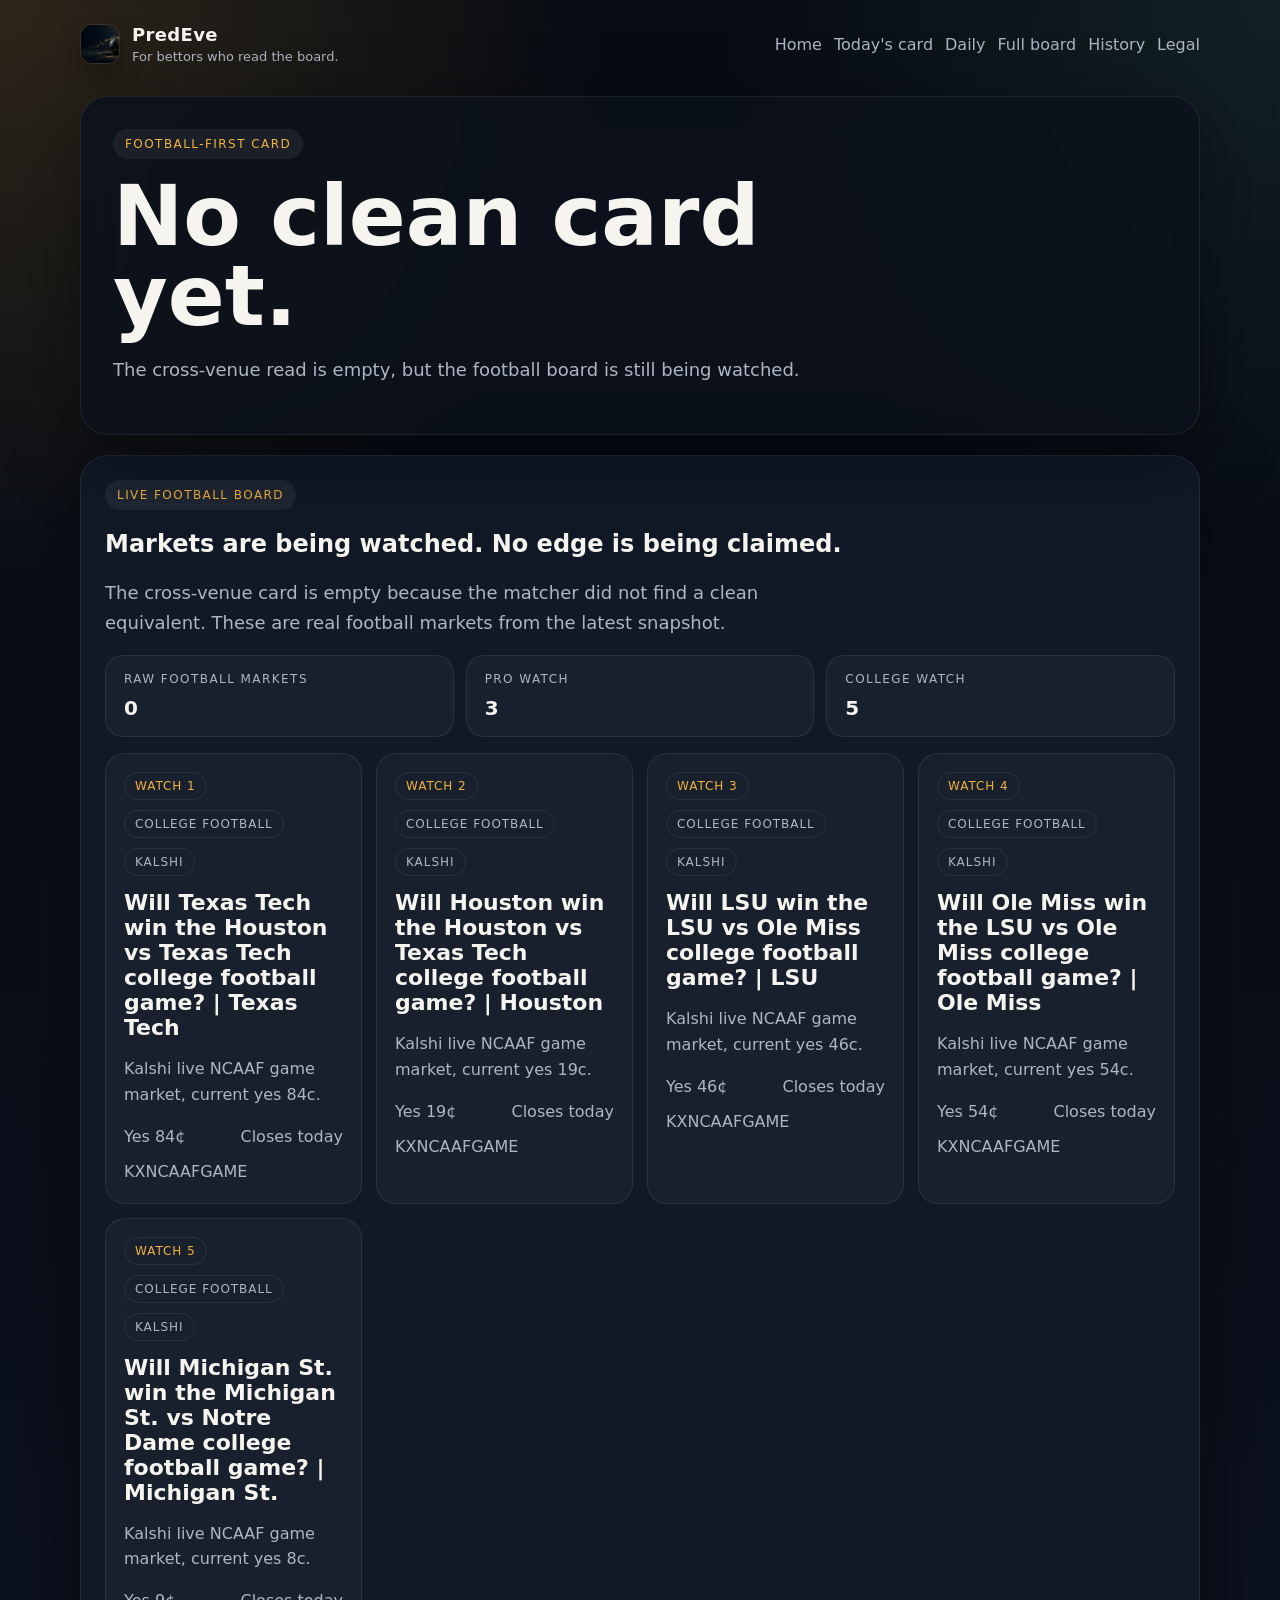
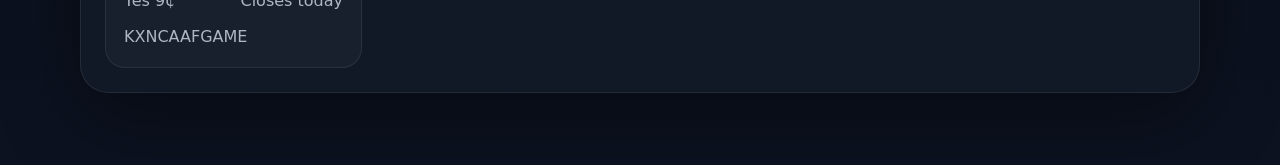
==== index.html @ 14064a3e "Publish production site" ====
<!doctype html>
<html lang="en">
  <head>
    <meta charset="UTF-8" />
    <meta name="viewport" content="width=device-width, initial-scale=1.0" />
    <title>PredEve | Unfair Advantage</title>
    <script type="module" crossorigin src="/assets/entry-BeGI3sAj.js"></script>
    <link rel="stylesheet" crossorigin href="/assets/entry-D8HNHt9D.css">
  </head>
  <body data-page="home">
    <div id="root"></div>
  </body>
</html>
---- assets/entry-D8HNHt9D.css ----
:root{color-scheme:dark;--bg: #070b12;--bg-soft: #0c1220;--panel: rgba(12, 18, 28, .88);--panel-strong: rgba(18, 26, 40, .98);--text: #f6f4ef;--muted: #aeb6c4;--accent: #f3b23c;--accent-2: #6ee7b7;--line: rgba(255, 255, 255, .08);--shadow: 0 24px 80px rgba(0, 0, 0, .42);font-family:Inter,ui-sans-serif,system-ui,sans-serif}*{box-sizing:border-box}html,body,#root{min-height:100%}body{margin:0;color:var(--text);background:radial-gradient(circle at top left,rgba(243,178,60,.16),transparent 28%),radial-gradient(circle at top right,rgba(110,231,183,.1),transparent 26%),linear-gradient(180deg,var(--bg) 0%,var(--bg-soft) 100%)}a{color:inherit;text-decoration:none}.app-shell{min-height:100vh}.topbar{width:min(1120px,calc(100vw - 40px));margin:0 auto;padding:24px 0 8px;display:flex;align-items:center;justify-content:space-between;gap:16px}.brand-wrap{display:flex;align-items:center;gap:12px}.brand-mark{width:40px;height:40px;border-radius:12px;object-fit:cover;border:1px solid var(--line);box-shadow:0 10px 24px #00000040}.brand{font-size:18px;font-weight:700;letter-spacing:.02em}.brand-sub{font-size:13px;color:var(--muted);margin-top:4px}.nav{display:flex;flex-wrap:wrap;gap:12px;color:var(--muted)}.shell{width:min(1120px,calc(100vw - 40px));margin:0 auto;padding:24px 0 72px}.history-shell{display:flex;flex-direction:column;gap:20px}.hero-panel,.info-card,.detail-card,.pricing-card{background:var(--panel);border:1px solid var(--line);box-shadow:var(--shadow);-webkit-backdrop-filter:blur(14px);backdrop-filter:blur(14px)}.hero-panel{padding:32px;border-radius:28px}.hero-panel.narrow{max-width:760px}.history-stage{display:grid;grid-template-columns:minmax(0,1.3fr) minmax(320px,.7fr);gap:20px;align-items:stretch}.history-hero{max-width:none;padding:38px;min-height:100%}.history-hero h1{max-width:9ch}.history-rail{display:grid;gap:14px}.history-rail-card{position:relative;display:flex;flex-direction:column;gap:12px;padding:20px 22px;border-radius:24px;background:linear-gradient(180deg,#0c121cf5,#090d14f0);border:1px solid var(--line);box-shadow:var(--shadow)}.history-rail-card strong{font-size:24px;line-height:1.15}.history-rail-card p{margin:0;color:var(--muted);line-height:1.6}.history-rail-card-accent{border-color:#6ee7b747;background:radial-gradient(circle at top right,rgba(110,231,183,.14),transparent 30%),linear-gradient(180deg,#0c121cf5,#090d14f0)}.history-archive-grid{grid-template-columns:repeat(auto-fit,minmax(260px,1fr))}.history-archive-grid .tracker-card{min-height:100%}.history-note{max-width:760px}.eyebrow{display:inline-block;padding:8px 12px;border-radius:999px;background:#ffffff0f;color:var(--accent);font-size:12px;letter-spacing:.12em;text-transform:uppercase}h1{font-size:clamp(42px,7vw,84px);line-height:.95;margin:18px 0 14px;max-width:12ch}.lede{max-width:66ch;color:var(--muted);font-size:18px;line-height:1.65}.hero-actions{display:flex;gap:14px;flex-wrap:wrap;margin-top:24px}.season-banner{display:inline-flex;align-items:center;margin-top:6px;padding:8px 12px;border-radius:999px;border:1px solid rgba(110,231,183,.24);background:#6ee7b714;color:var(--accent-2);font-size:13px;line-height:1.4}.button{display:inline-flex;align-items:center;justify-content:center;min-height:48px;padding:0 18px;border-radius:999px;border:1px solid var(--line)}.button.primary{background:var(--accent);color:#111;font-weight:700}.button.ghost{background:#ffffff0a}.front-stage{margin-top:20px}.front-card,.detail-card,.pricing-card,.info-card{border-radius:24px;padding:24px}.front-card{background:linear-gradient(180deg,#172030fa,#0c121cfa);border:1px solid rgba(243,178,60,.24);box-shadow:0 28px 90px #00000073;cursor:pointer;position:relative;overflow:hidden}.front-card-top,.front-card-actions{display:flex;align-items:center;justify-content:space-between;gap:16px;flex-wrap:wrap}.front-card h2,.detail-card h2,.pricing-card h2,.info-card h3{margin:18px 0 12px;font-size:28px}.front-card p,.detail-card p,.pricing-card li,.info-card p,.tiny{color:var(--muted);line-height:1.65}.card-kicker{color:var(--accent);font-size:12px;letter-spacing:.14em;text-transform:uppercase}.card-index{color:var(--muted);font-size:13px;border:1px solid var(--line);padding:6px 10px;border-radius:999px}.card-meta{display:flex;flex-wrap:wrap;gap:10px 16px;color:var(--muted);font-size:14px;margin:18px 0}.card-why{color:#d7deea;line-height:1.7;font-size:15px;margin-top:14px;padding:14px 16px;border-radius:18px;border:1px solid rgba(110,231,183,.16);background:#6ee7b70f}.card-timing{margin-top:10px;color:var(--accent-2);font-size:13px;line-height:1.55}.card-close{margin-top:8px;color:#f8d58a;font-size:13px;font-weight:700}.movement-panel{margin-top:20px;background:var(--panel-strong);border:1px solid var(--line);border-radius:28px;padding:24px;box-shadow:var(--shadow)}.movement-panel h3{margin:8px 0 10px;font-size:24px}.movement-grid{display:grid;grid-template-columns:repeat(auto-fit,minmax(220px,1fr));gap:12px;margin-top:16px}.movement-row{border-radius:20px;border:1px solid var(--line);background:#ffffff08;padding:16px 18px}.movement-row-top,.movement-values{display:flex;gap:10px 14px;justify-content:space-between;align-items:center;flex-wrap:wrap}.movement-note{color:var(--muted);font-size:13px;line-height:1.5}.movement-values{margin-top:14px;color:var(--muted)}.movement-values strong{color:var(--text)}.card-cta{color:var(--accent-2);font-weight:700}.card-note{color:var(--muted);font-size:13px}.panel-grid{display:grid;grid-template-columns:repeat(auto-fit,minmax(220px,1fr));gap:16px;margin-top:20px}.pricing-card{max-width:540px}.front-card-buttons{display:flex;gap:12px;flex-wrap:wrap;align-items:center}.share-button{white-space:nowrap}.front-card-cta{display:flex;flex-direction:column;gap:6px}.offer-card{position:relative;overflow:hidden}.offer-card-accent{border:1px solid rgba(110,231,183,.28)}.offer-label{display:inline-flex;align-items:center;padding:6px 10px;border-radius:999px;border:1px solid var(--line);color:var(--accent);font-size:12px;letter-spacing:.08em;text-transform:uppercase}.checkout-hero{display:block;width:100%;max-width:760px;margin:20px 0;border-radius:24px;border:1px solid var(--line);box-shadow:var(--shadow)}.tracker-panel{margin-top:20px;background:var(--panel-strong);border:1px solid var(--line);border-radius:28px;padding:24px;box-shadow:var(--shadow)}.scoreboard-panel{margin-top:20px;background:#121a28eb;border:1px solid var(--line);border-radius:28px;padding:24px;box-shadow:var(--shadow)}.scoreboard-grid{display:grid;grid-template-columns:repeat(auto-fit,minmax(190px,1fr));gap:12px;margin-top:16px}.scoreboard-card{display:flex;flex-direction:column;gap:10px;padding:16px 18px;border-radius:18px;border:1px solid var(--line);background:#ffffff08}.scoreboard-label{color:var(--muted);font-size:12px;letter-spacing:.12em;text-transform:uppercase}.scoreboard-card strong{font-size:20px;line-height:1.2}.tracker-grid{display:grid;grid-template-columns:repeat(auto-fit,minmax(220px,1fr));gap:14px;margin-top:16px}.tracker-card{background:#ffffff08;border:1px solid var(--line);border-radius:20px;padding:18px}.tracker-card h3{margin:14px 0 10px;font-size:22px}.tracker-card p,.tracker-meta{color:var(--muted);line-height:1.6}.history-next{margin-top:14px;padding:14px 16px;border-radius:18px;border:1px solid rgba(243,178,60,.16);background:#f3b23c0f}.history-next-label{display:inline-flex;margin-bottom:8px;color:var(--accent);font-size:12px;letter-spacing:.08em;text-transform:uppercase}.history-next p{margin:0;color:var(--text)}.performance-strip{display:flex;flex-wrap:wrap;gap:8px;margin-top:14px}.performance-strip span{display:inline-flex;align-items:center;padding:6px 10px;border-radius:999px;border:1px solid var(--line);background:#ffffff0a;color:var(--muted);font-size:12px;letter-spacing:.04em;text-transform:uppercase}.tracker-card-top,.tracker-meta{display:flex;gap:10px 14px;flex-wrap:wrap;justify-content:space-between;align-items:center}.tracker-pill{display:inline-flex;align-items:center;padding:6px 10px;border-radius:999px;border:1px solid var(--line);font-size:12px;letter-spacing:.08em;text-transform:uppercase;color:var(--accent)}.tracker-pill.muted{color:var(--muted)}.tracker-actions{margin-top:14px;display:flex;justify-content:flex-start}.methodology-card{max-width:760px;margin-top:20px}.methodology-card h3{margin-top:0}.methodology-card p{color:var(--muted);line-height:1.65}.price{font-size:52px;font-weight:800;color:var(--accent)}.pricing-card ul{padding-left:20px}.legal-card{max-width:760px}@media (max-width: 980px){.history-stage{grid-template-columns:1fr}.history-hero h1{max-width:none}}@media (max-width: 720px){.topbar,.shell{width:min(100vw - 24px,1120px)}.hero-panel{padding:22px;border-radius:20px}.front-card,.detail-card,.pricing-card,.info-card{padding:18px;border-radius:20px}h1{max-width:none}.topbar{flex-direction:column;align-items:flex-start}.history-hero{padding:22px}.history-rail-card{padding:18px;border-radius:20px}}
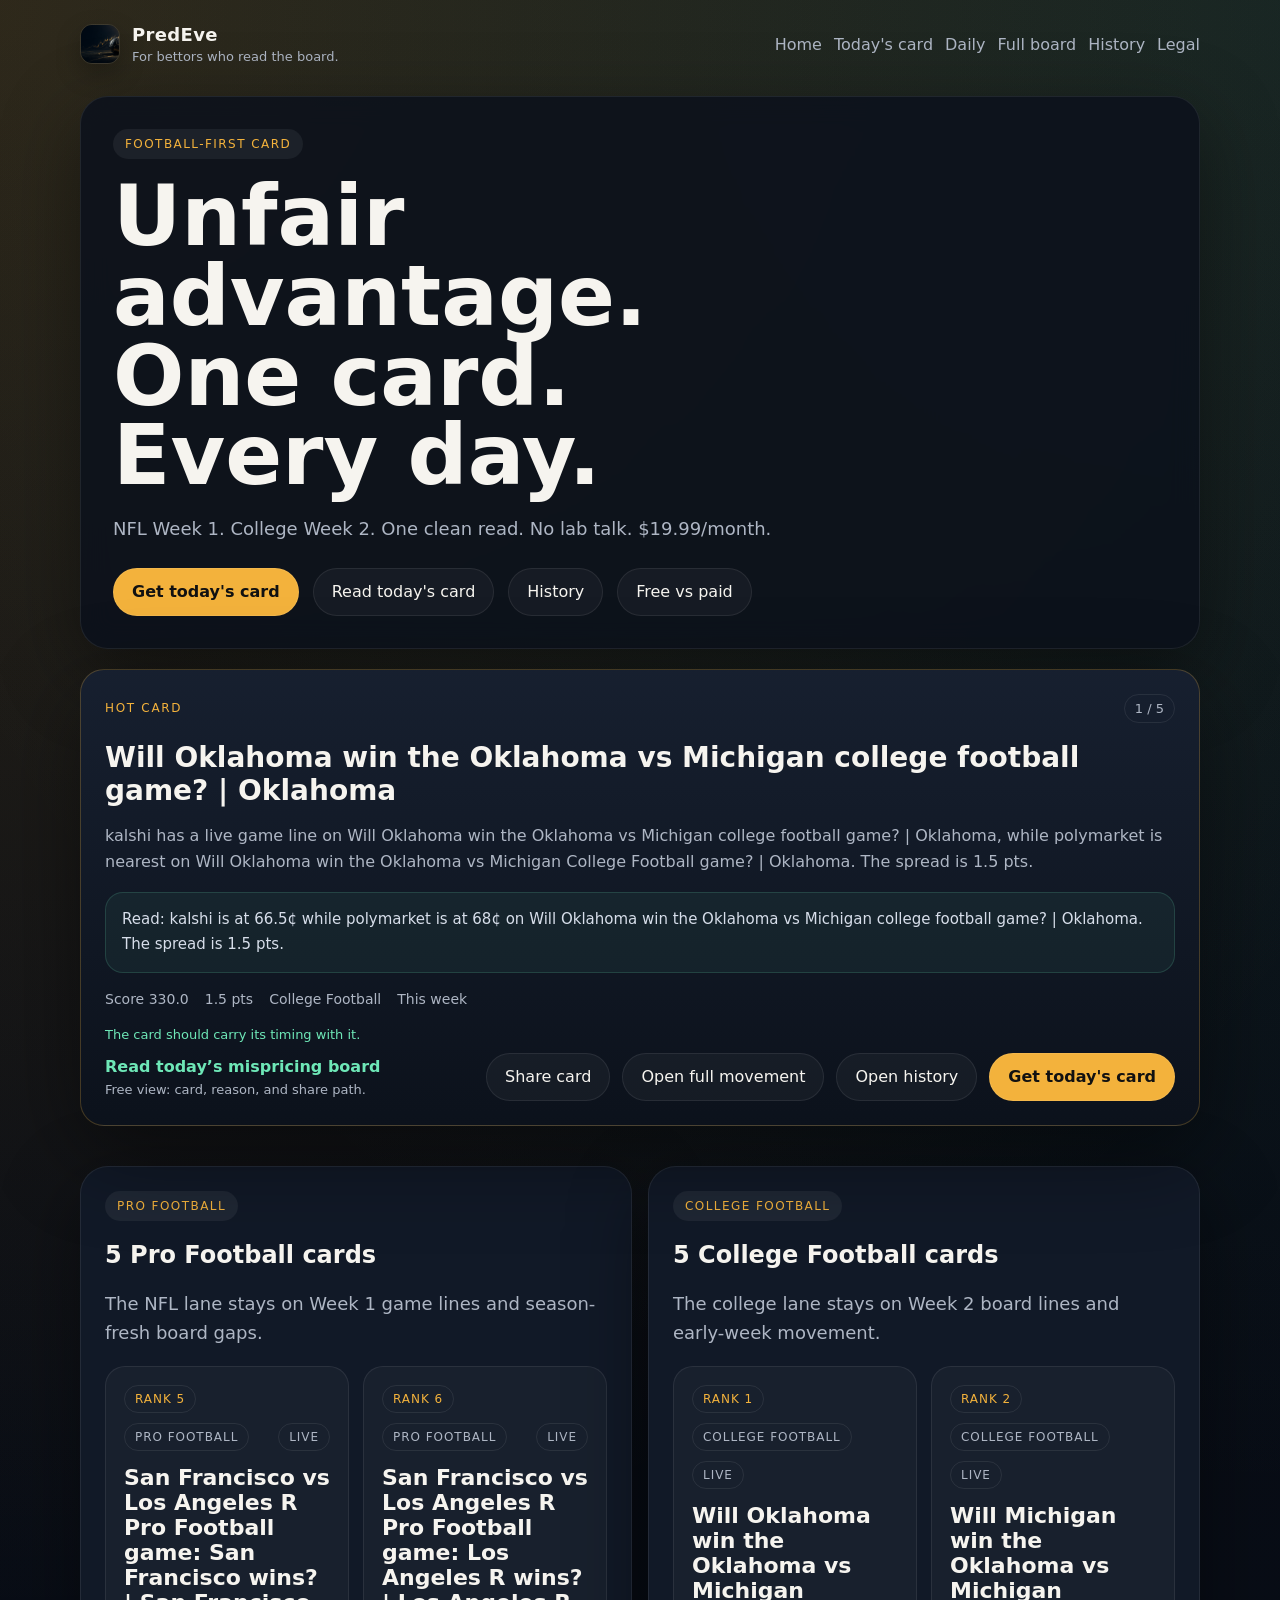
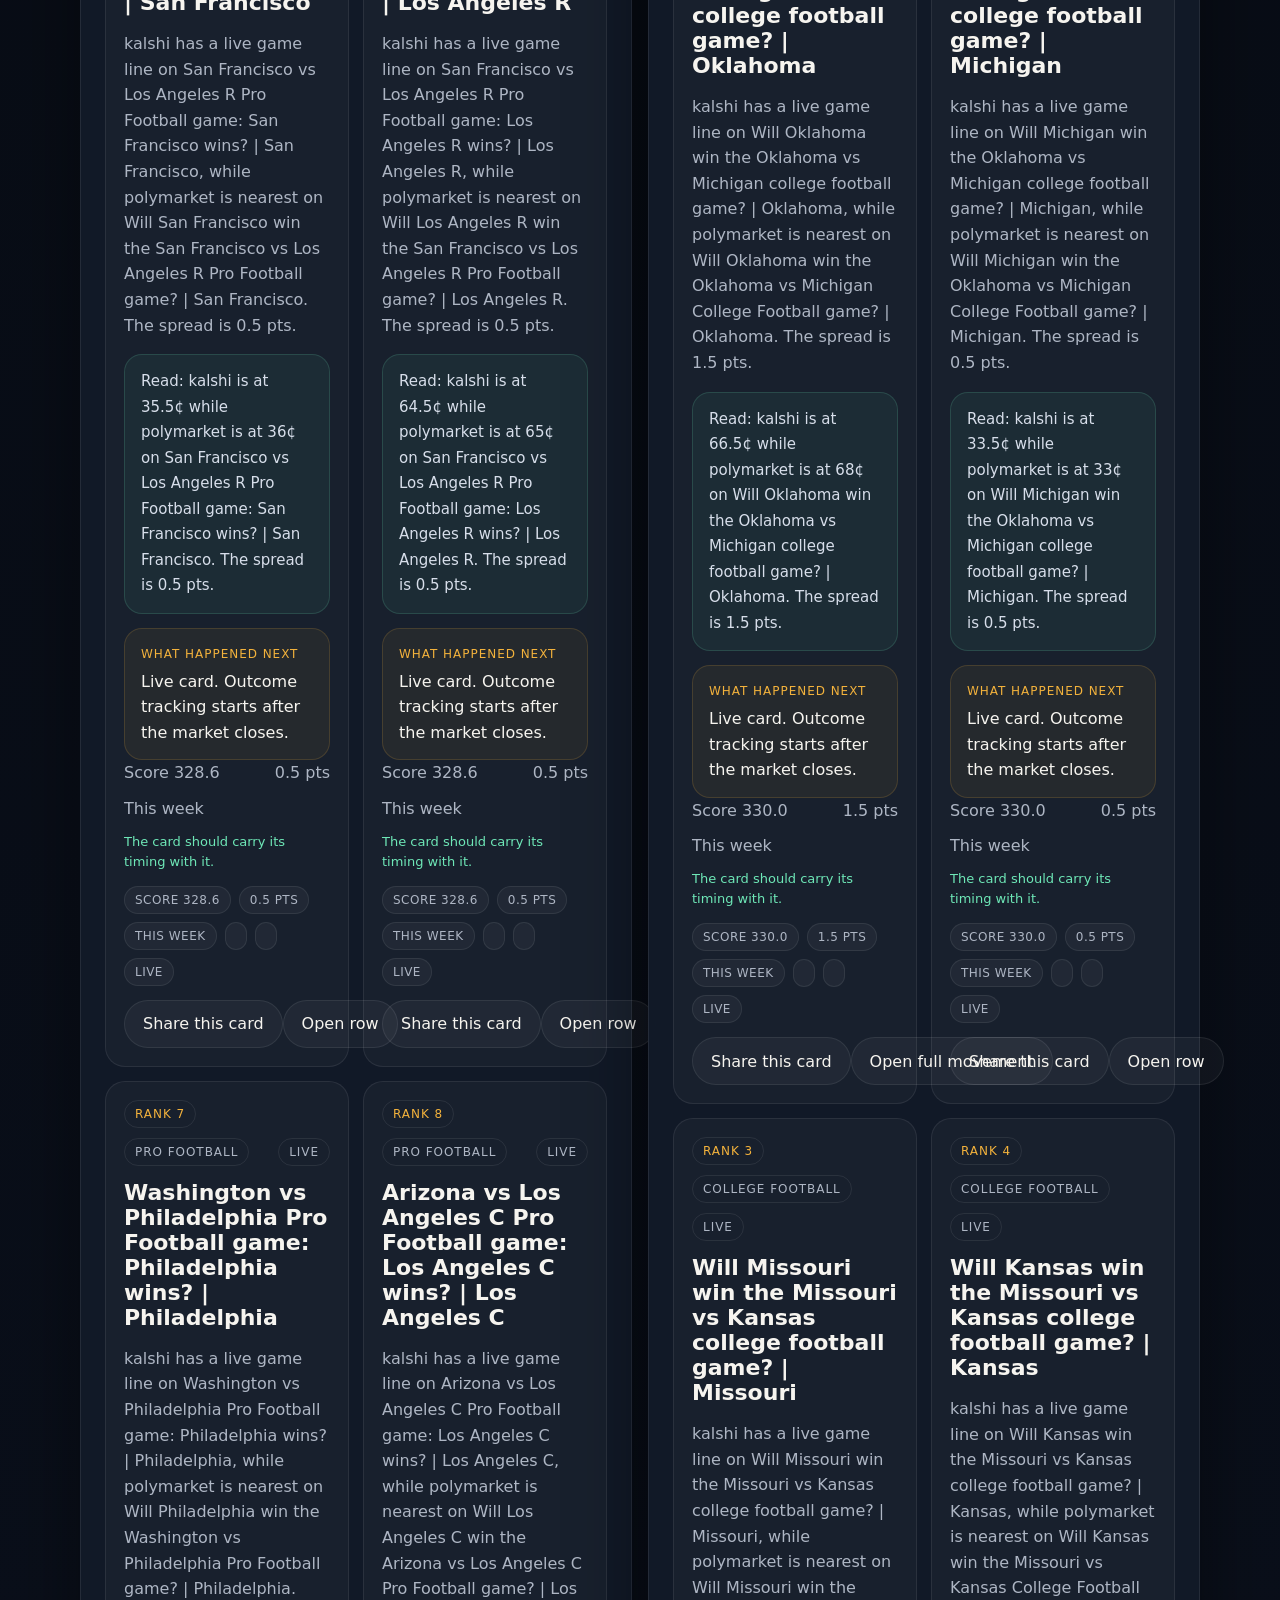
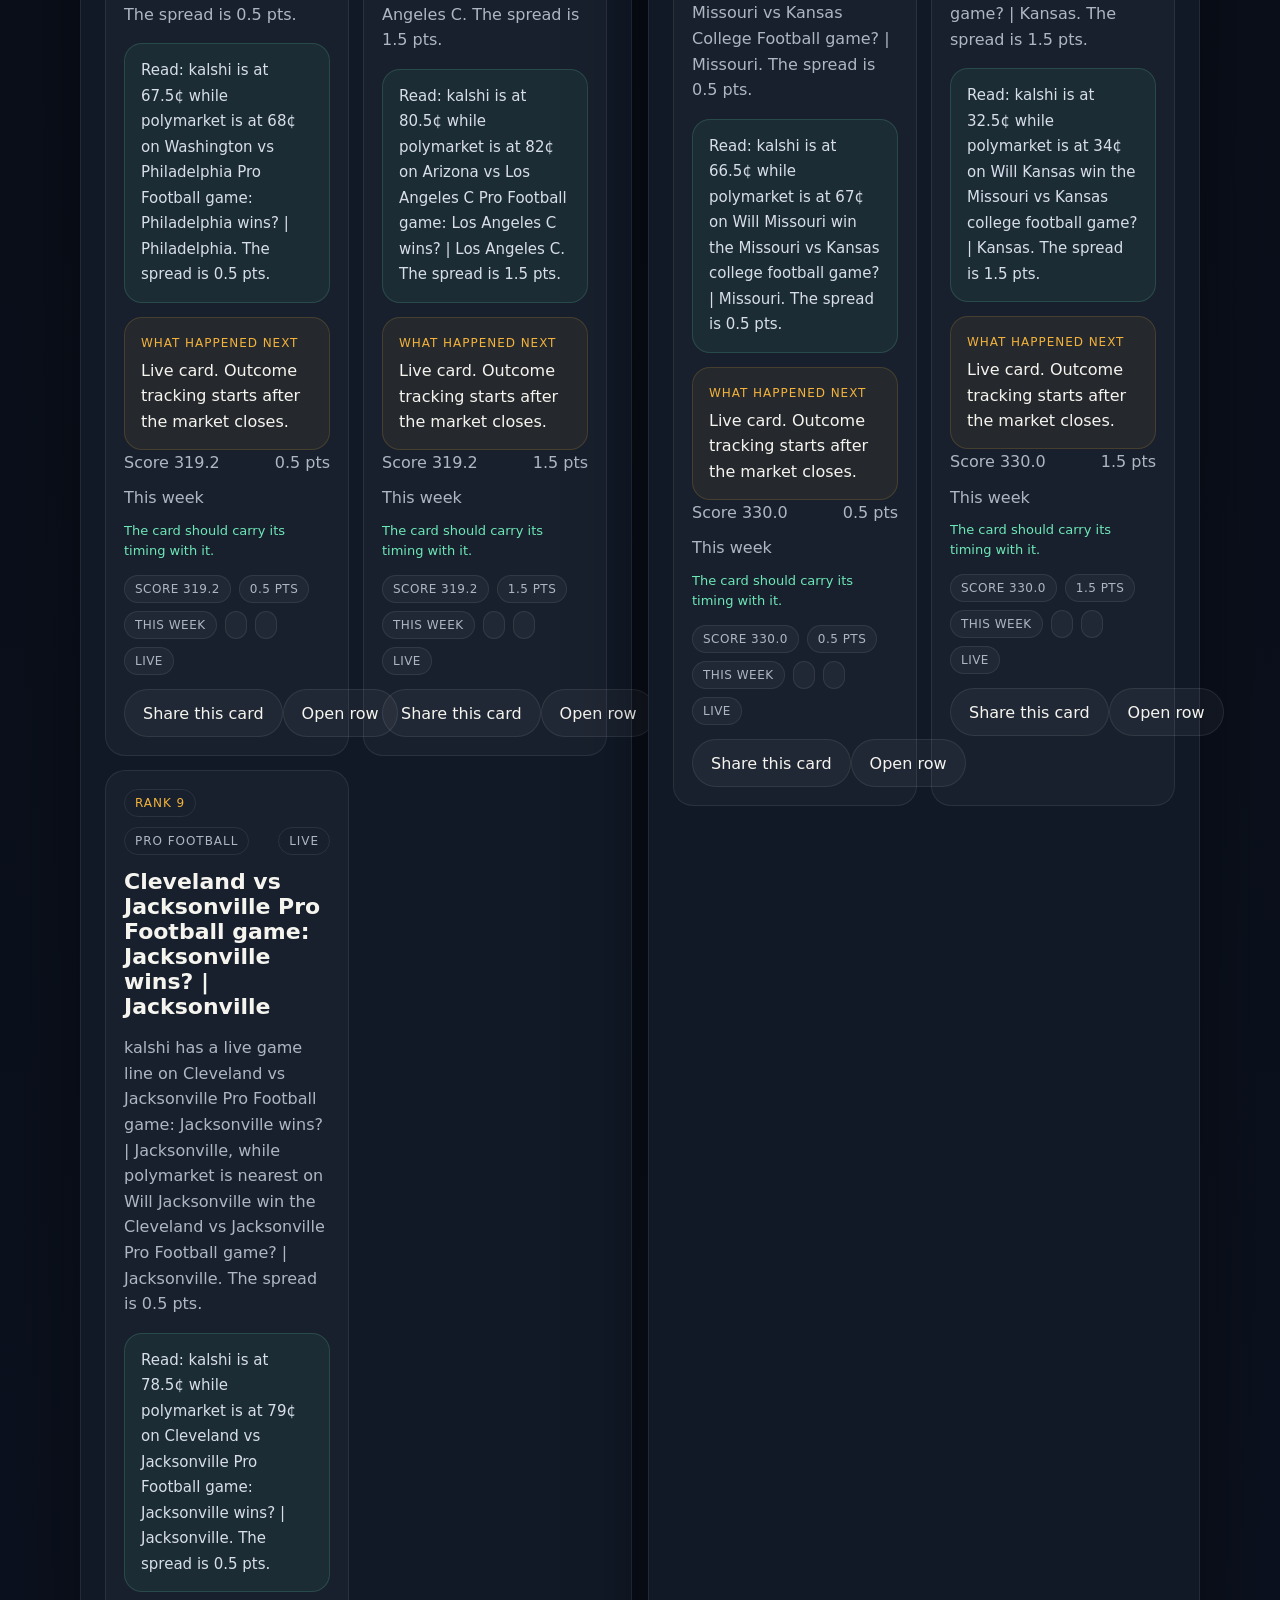
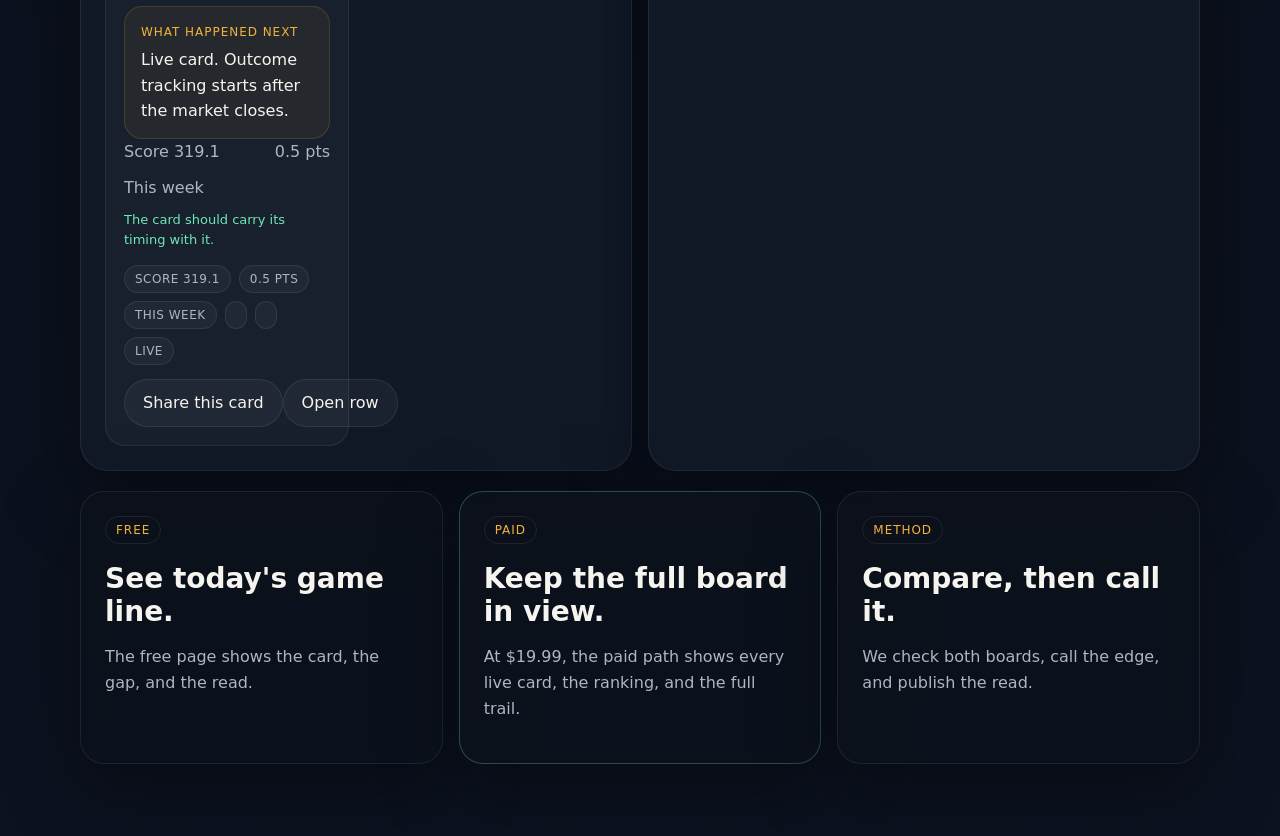
==== commit 83da6b3c: "Publish production site" ====
--- a/index.html
+++ b/index.html
@@ -4,7 +4,7 @@
     <meta charset="UTF-8" />
     <meta name="viewport" content="width=device-width, initial-scale=1.0" />
     <title>PredEve | Unfair Advantage</title>
-    <script type="module" crossorigin src="/assets/entry-BeGI3sAj.js"></script>
+    <script type="module" crossorigin src="/assets/entry-BBb34oVC.js"></script>
     <link rel="stylesheet" crossorigin href="/assets/entry-D8HNHt9D.css">
   </head>
   <body data-page="home">
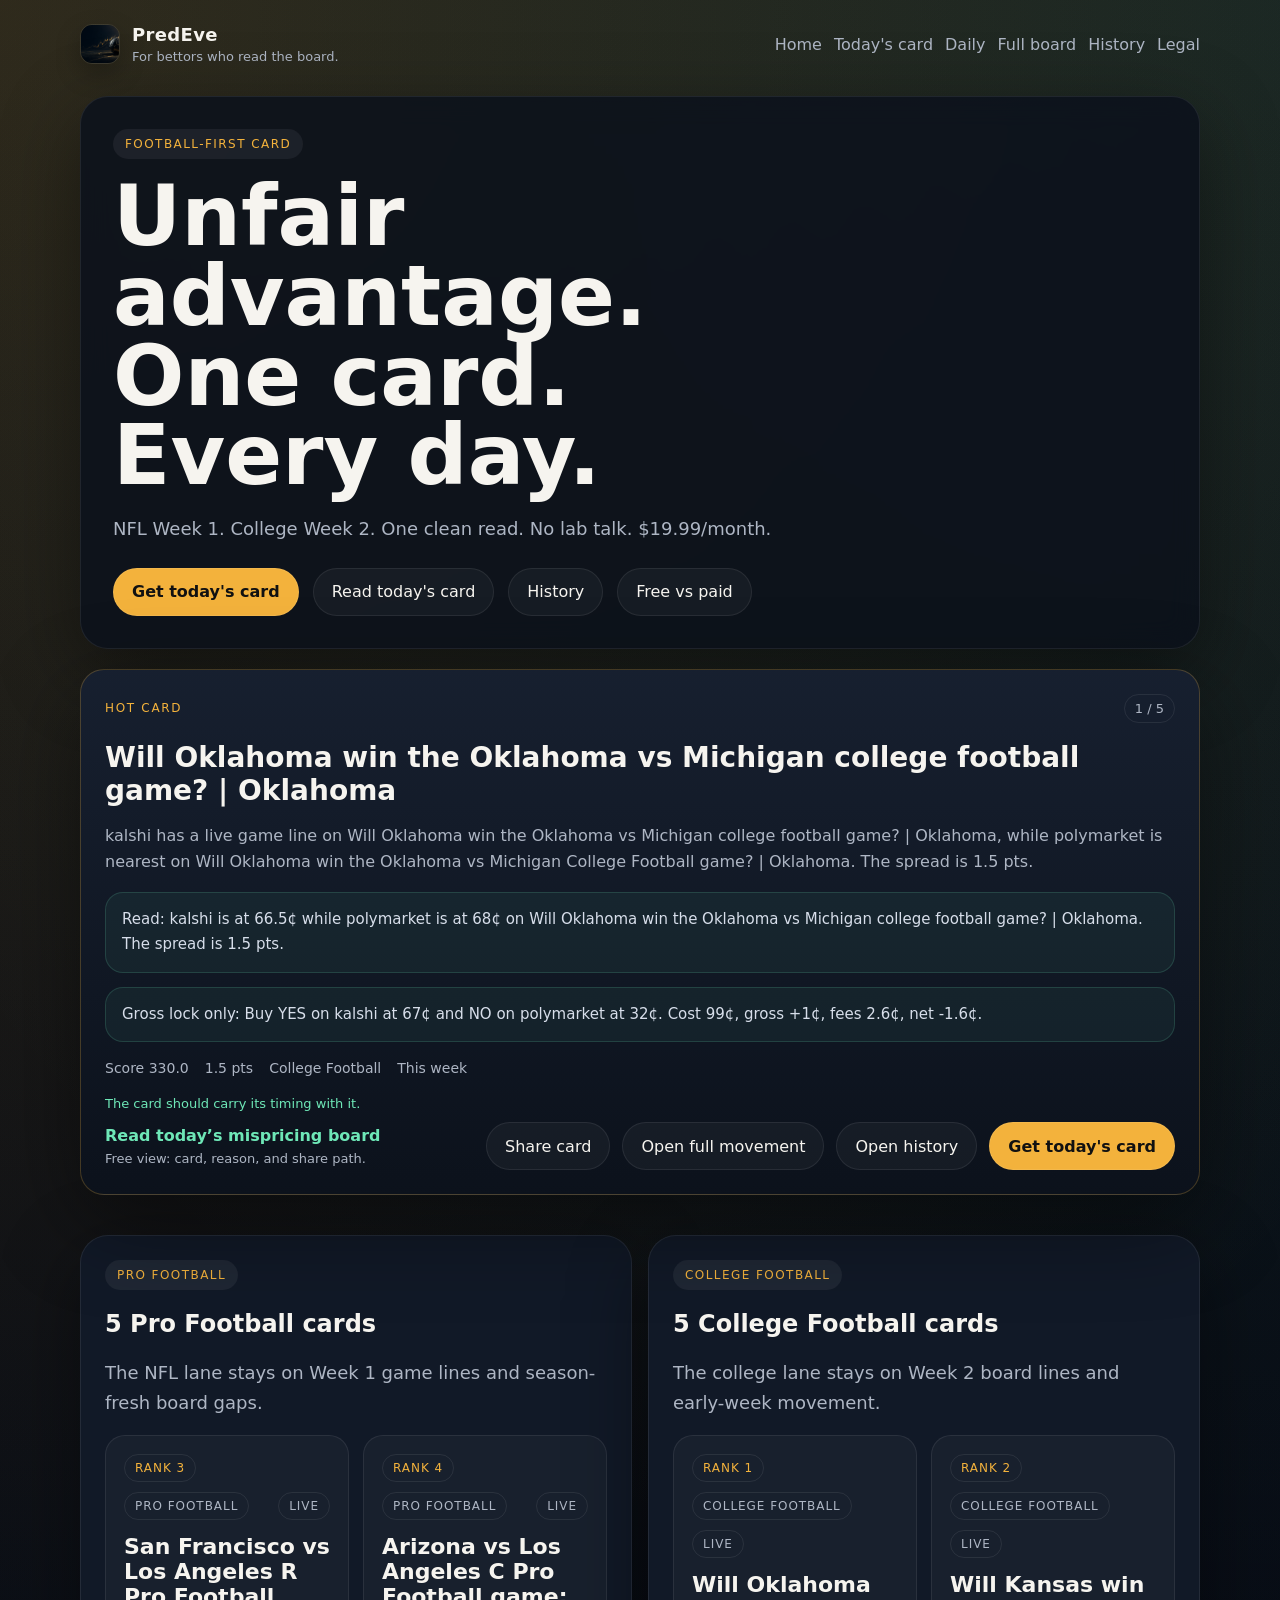
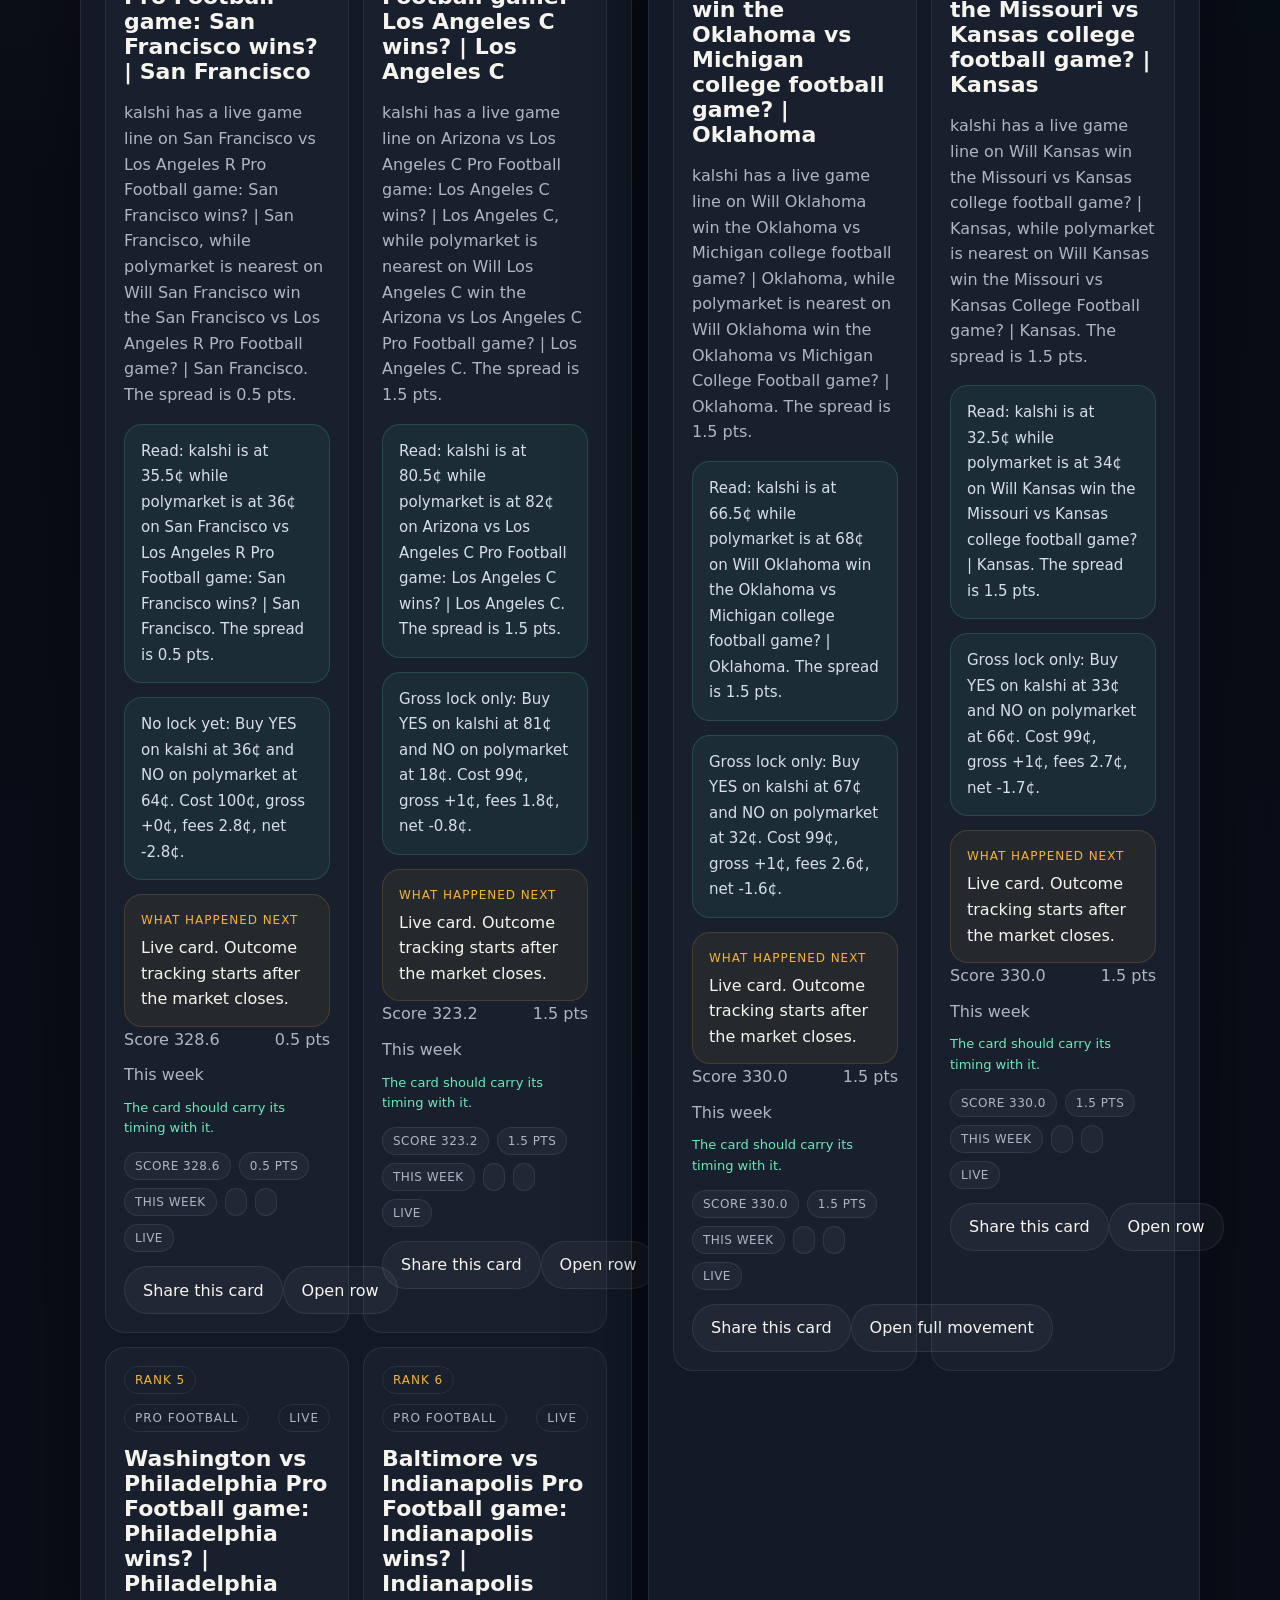
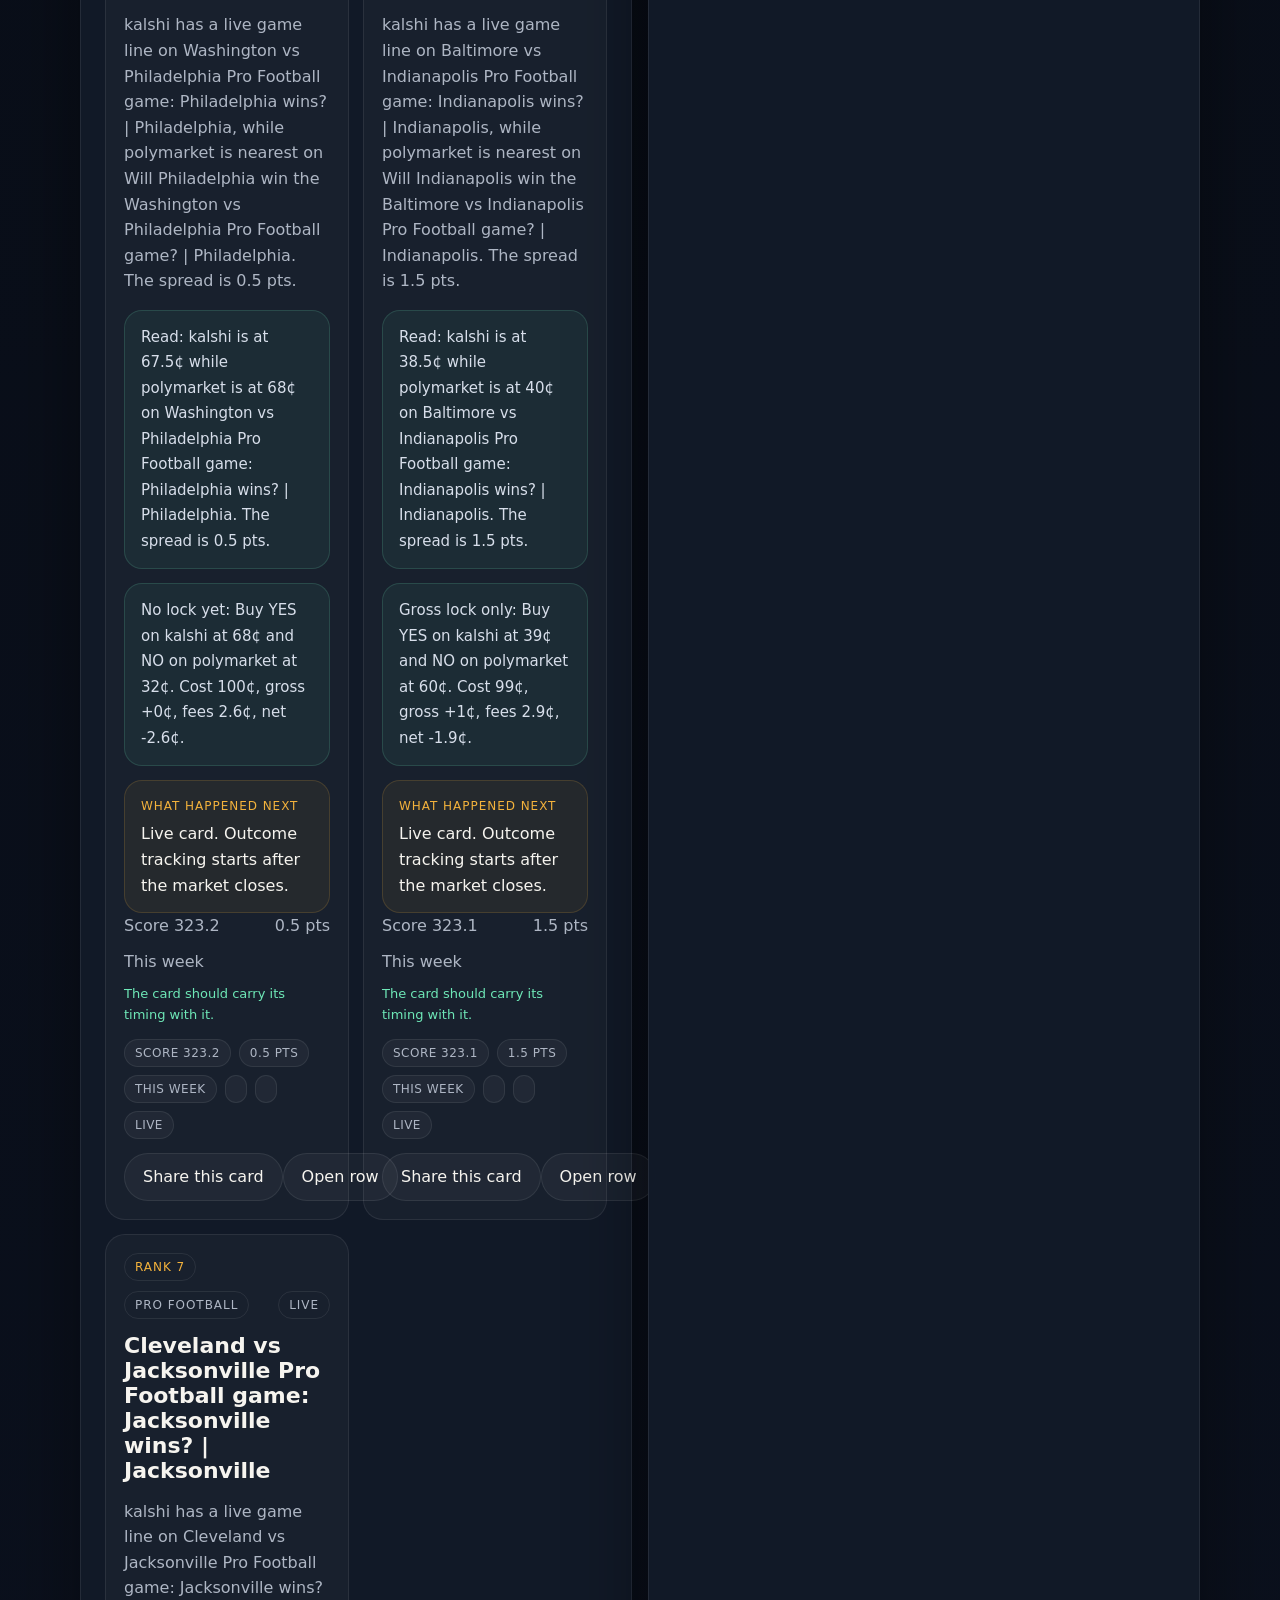
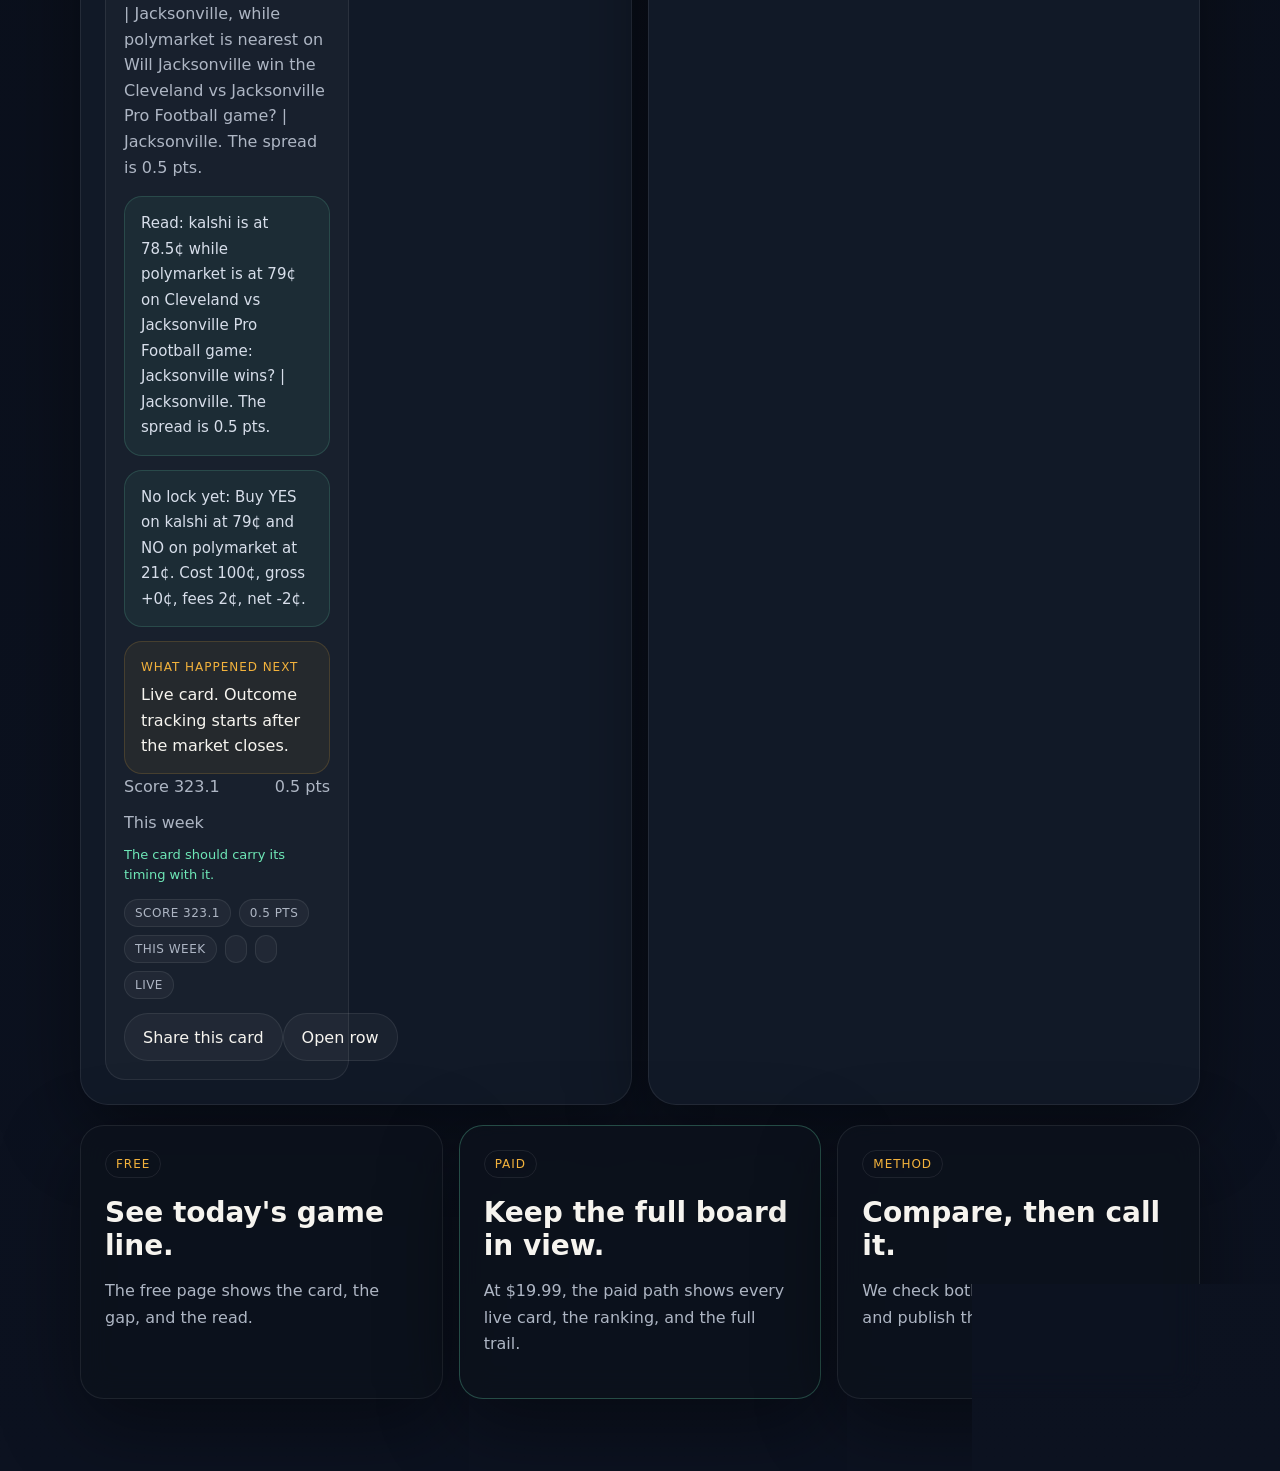
==== commit 961bbf05: "Publish production site" ====
--- a/index.html
+++ b/index.html
@@ -4,7 +4,7 @@
     <meta charset="UTF-8" />
     <meta name="viewport" content="width=device-width, initial-scale=1.0" />
     <title>PredEve | Unfair Advantage</title>
-    <script type="module" crossorigin src="/assets/entry-BBb34oVC.js"></script>
+    <script type="module" crossorigin src="/assets/entry-DALHCHyP.js"></script>
     <link rel="stylesheet" crossorigin href="/assets/entry-D8HNHt9D.css">
   </head>
   <body data-page="home">
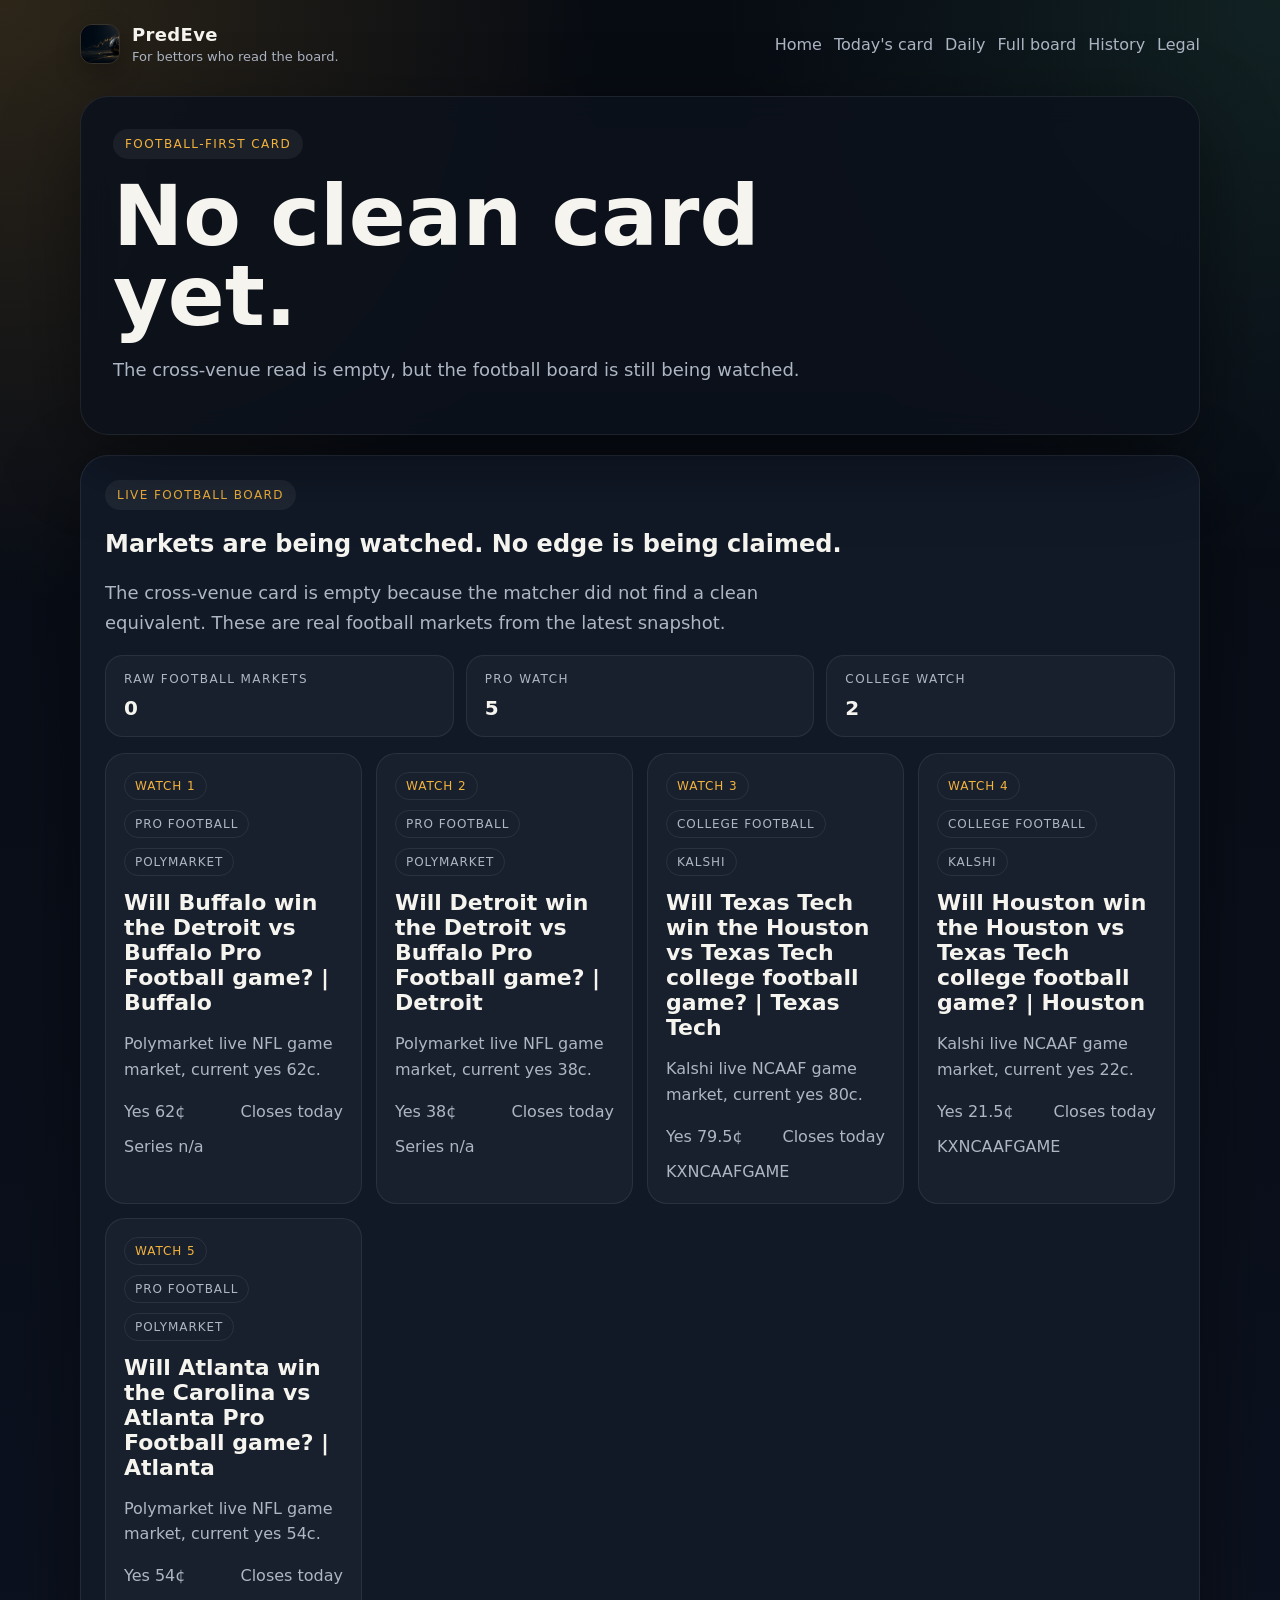
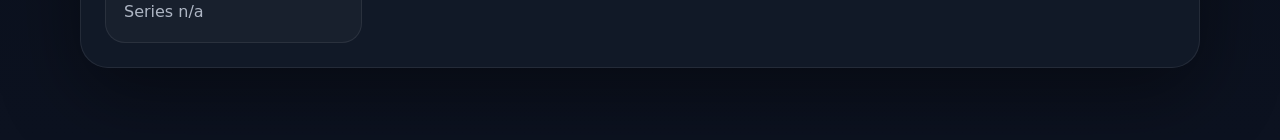
==== commit fe311c3e: "Publish production site" ====
--- a/index.html
+++ b/index.html
@@ -4,7 +4,7 @@
     <meta charset="UTF-8" />
     <meta name="viewport" content="width=device-width, initial-scale=1.0" />
     <title>PredEve | Unfair Advantage</title>
-    <script type="module" crossorigin src="/assets/entry-DALHCHyP.js"></script>
+    <script type="module" crossorigin src="/assets/entry-C7BJwvZH.js"></script>
     <link rel="stylesheet" crossorigin href="/assets/entry-D8HNHt9D.css">
   </head>
   <body data-page="home">
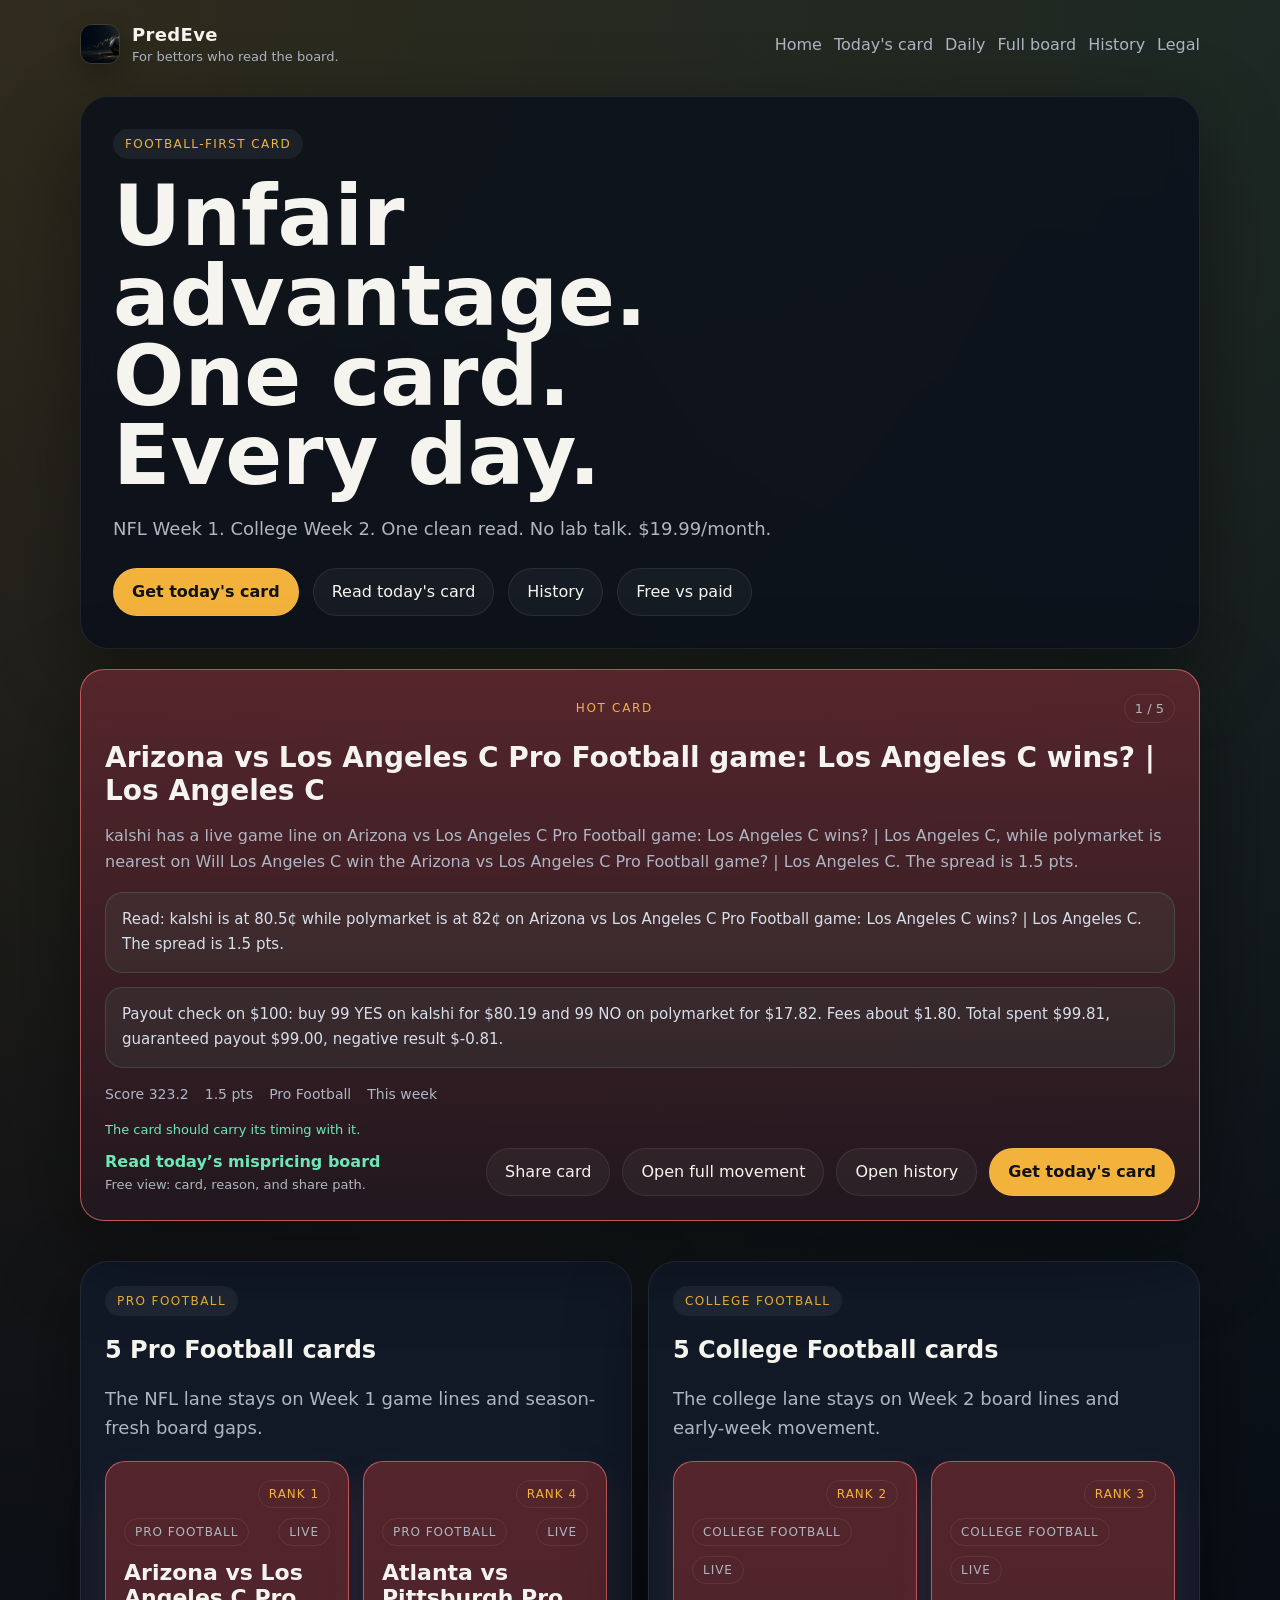
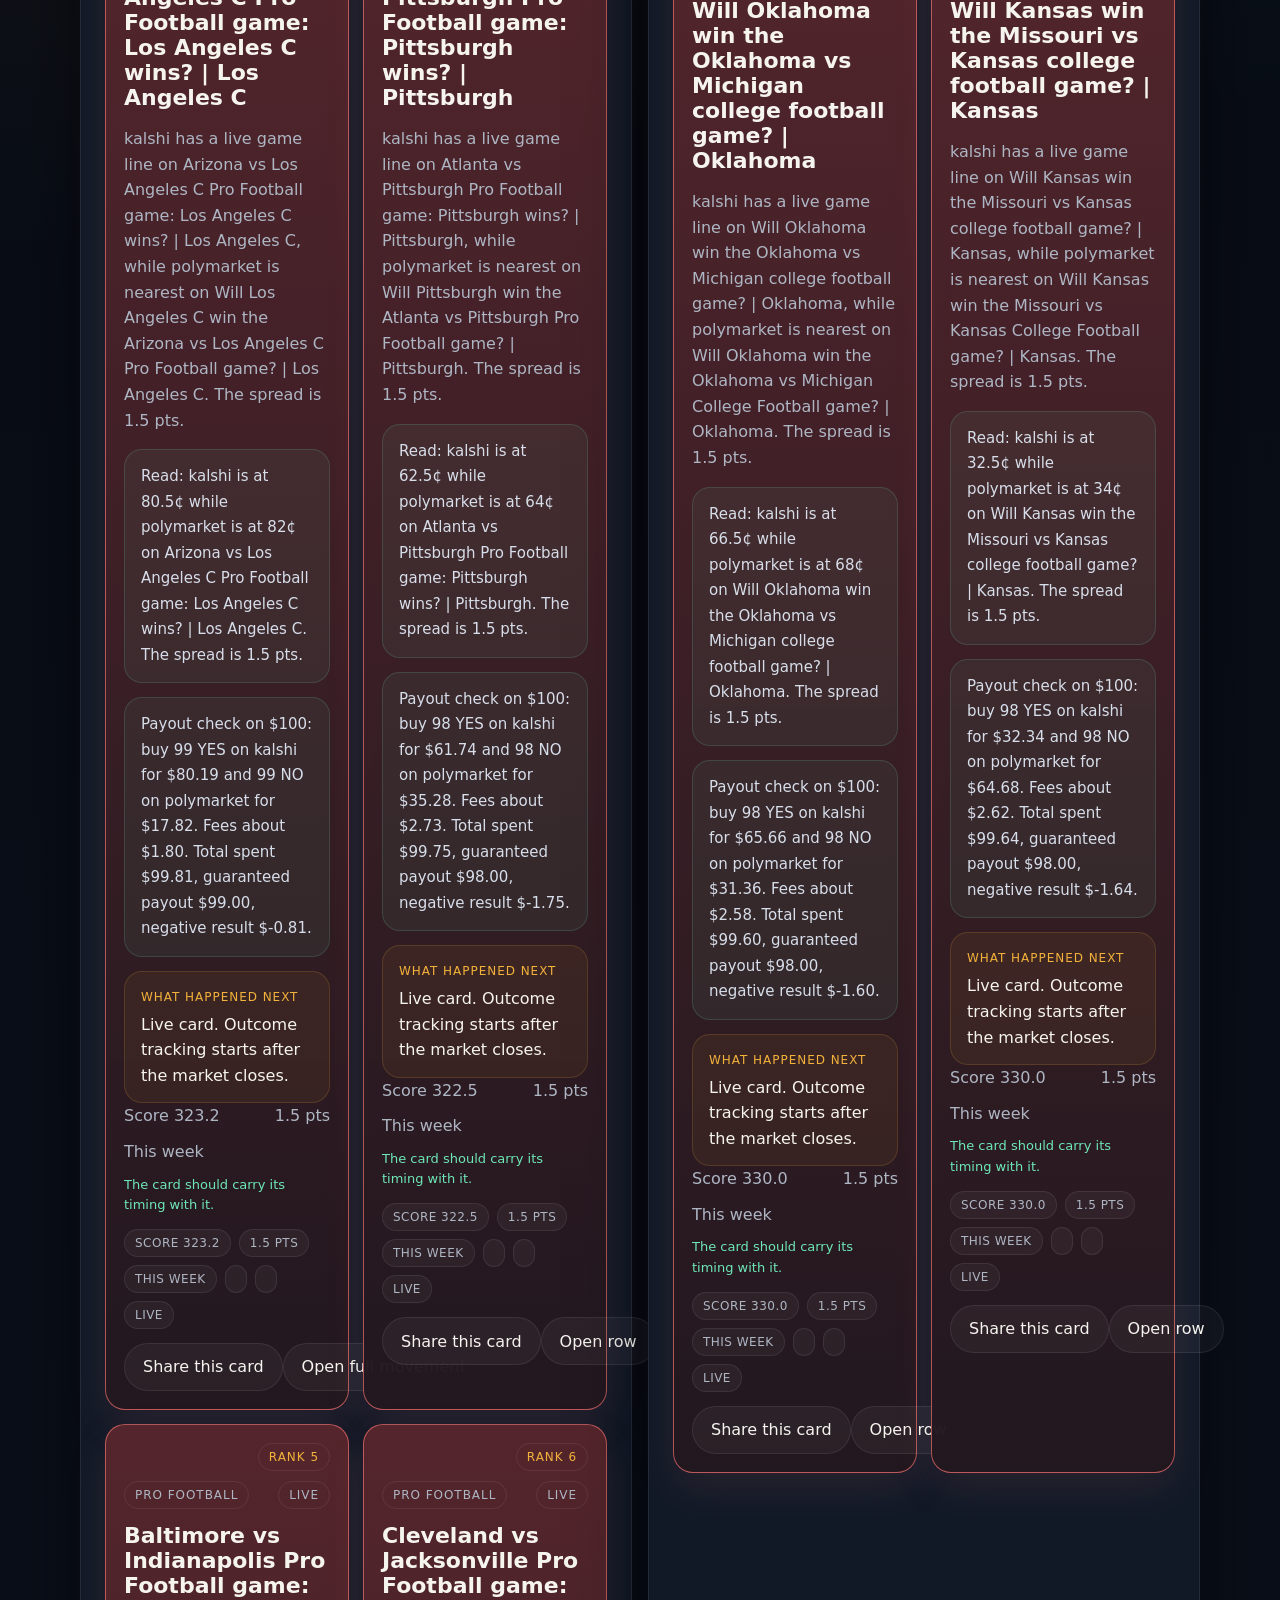
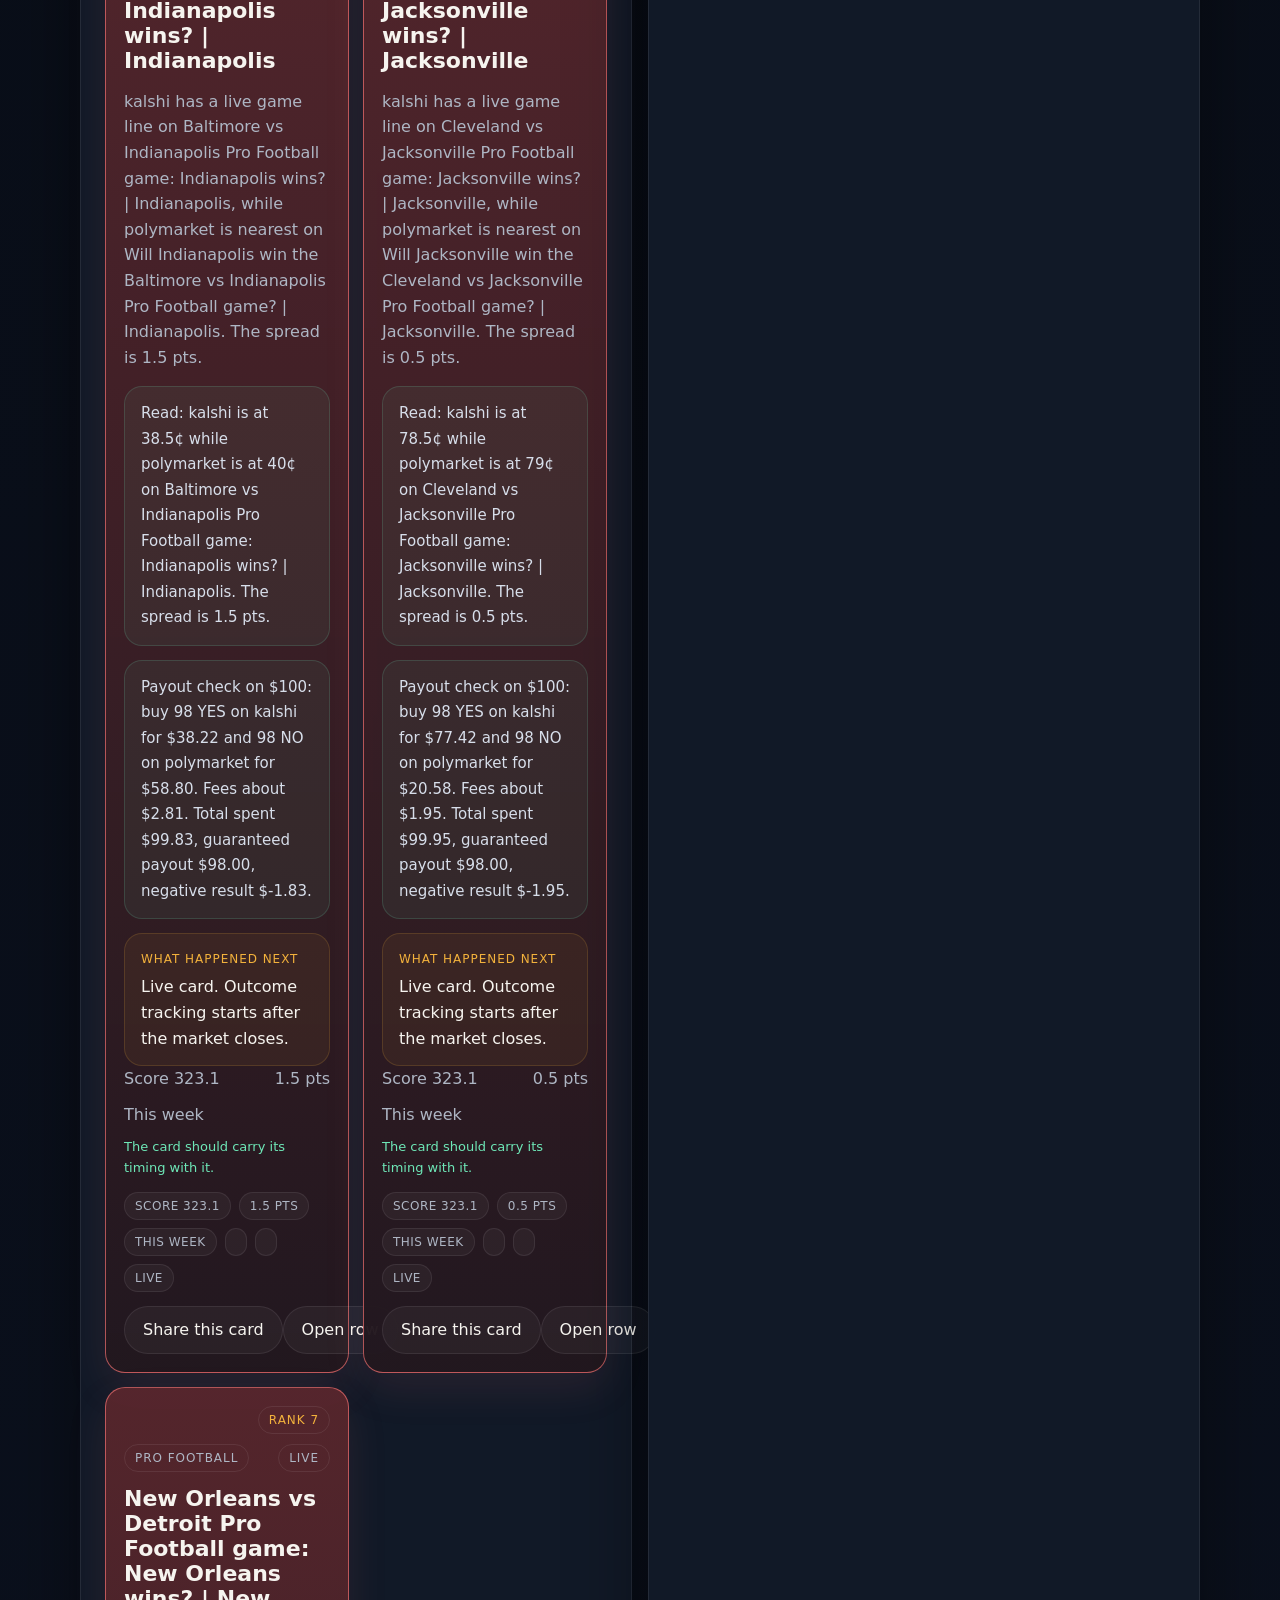
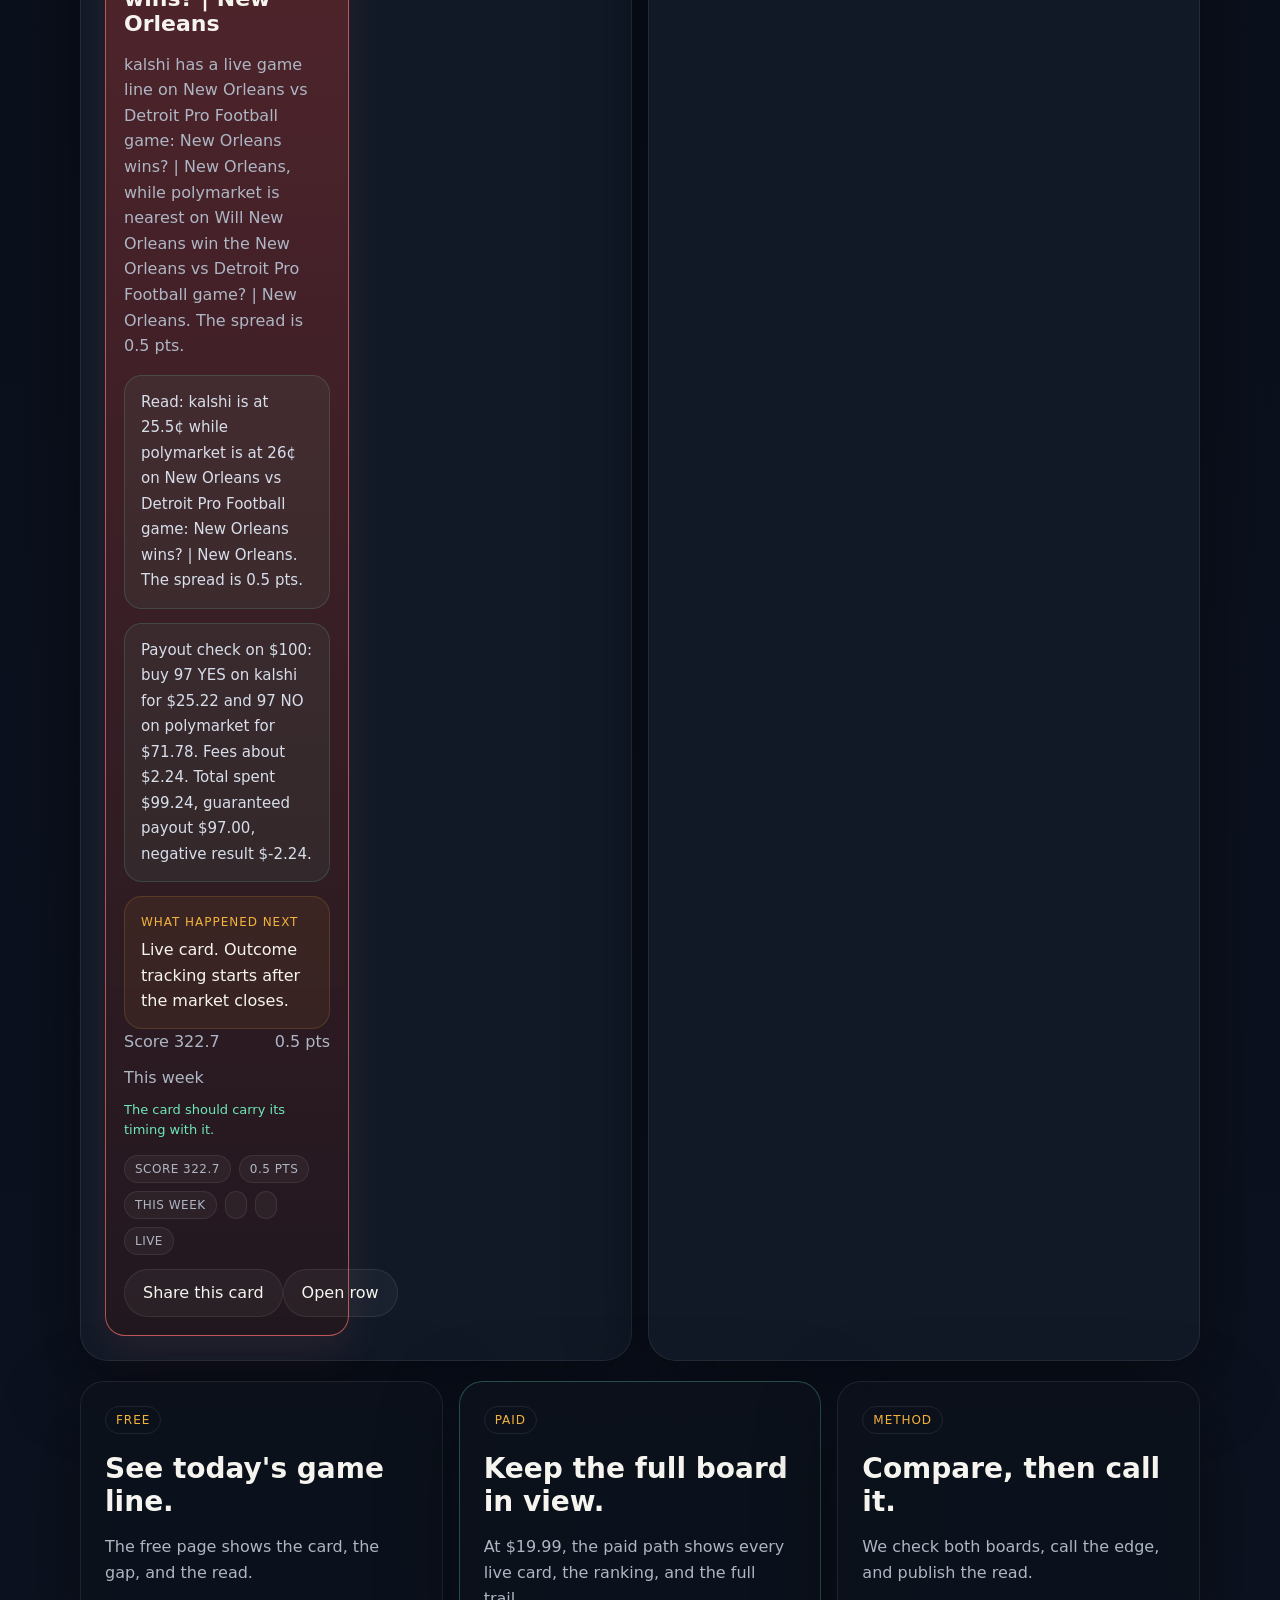
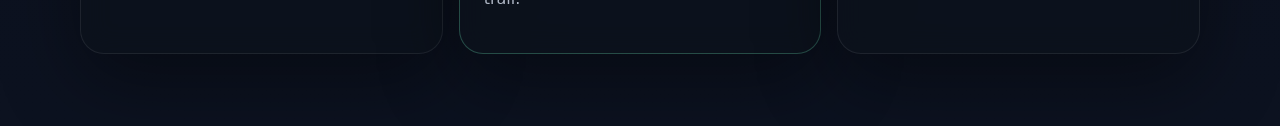
==== commit 9693d6aa: "Publish production site" ====
--- a/index.html
+++ b/index.html
@@ -4,8 +4,8 @@
     <meta charset="UTF-8" />
     <meta name="viewport" content="width=device-width, initial-scale=1.0" />
     <title>PredEve | Unfair Advantage</title>
-    <script type="module" crossorigin src="/assets/entry-C7BJwvZH.js"></script>
-    <link rel="stylesheet" crossorigin href="/assets/entry-D8HNHt9D.css">
+    <script type="module" crossorigin src="/assets/entry-B8moA6MM.js"></script>
+    <link rel="stylesheet" crossorigin href="/assets/entry-C08eCWdn.css">
   </head>
   <body data-page="home">
     <div id="root"></div>
--- a/assets/entry-C08eCWdn.css
+++ b/assets/entry-C08eCWdn.css
@@ -0,0 +1 @@
+:root{color-scheme:dark;--bg: #070b12;--bg-soft: #0c1220;--panel: rgba(12, 18, 28, .88);--panel-strong: rgba(18, 26, 40, .98);--text: #f6f4ef;--muted: #aeb6c4;--accent: #f3b23c;--accent-2: #6ee7b7;--line: rgba(255, 255, 255, .08);--shadow: 0 24px 80px rgba(0, 0, 0, .42);font-family:Inter,ui-sans-serif,system-ui,sans-serif}*{box-sizing:border-box}html,body,#root{min-height:100%}body{margin:0;color:var(--text);background:radial-gradient(circle at top left,rgba(243,178,60,.16),transparent 28%),radial-gradient(circle at top right,rgba(110,231,183,.1),transparent 26%),linear-gradient(180deg,var(--bg) 0%,var(--bg-soft) 100%)}a{color:inherit;text-decoration:none}.app-shell{min-height:100vh}.topbar{width:min(1120px,calc(100vw - 40px));margin:0 auto;padding:24px 0 8px;display:flex;align-items:center;justify-content:space-between;gap:16px}.brand-wrap{display:flex;align-items:center;gap:12px}.brand-mark{width:40px;height:40px;border-radius:12px;object-fit:cover;border:1px solid var(--line);box-shadow:0 10px 24px #00000040}.brand{font-size:18px;font-weight:700;letter-spacing:.02em}.brand-sub{font-size:13px;color:var(--muted);margin-top:4px}.nav{display:flex;flex-wrap:wrap;gap:12px;color:var(--muted)}.shell{width:min(1120px,calc(100vw - 40px));margin:0 auto;padding:24px 0 72px}.history-shell{display:flex;flex-direction:column;gap:20px}.hero-panel,.info-card,.detail-card,.pricing-card{background:var(--panel);border:1px solid var(--line);box-shadow:var(--shadow);-webkit-backdrop-filter:blur(14px);backdrop-filter:blur(14px)}.hero-panel{padding:32px;border-radius:28px}.hero-panel.narrow{max-width:760px}.history-stage{display:grid;grid-template-columns:minmax(0,1.3fr) minmax(320px,.7fr);gap:20px;align-items:stretch}.history-hero{max-width:none;padding:38px;min-height:100%}.history-hero h1{max-width:9ch}.history-rail{display:grid;gap:14px}.history-rail-card{position:relative;display:flex;flex-direction:column;gap:12px;padding:20px 22px;border-radius:24px;background:linear-gradient(180deg,#0c121cf5,#090d14f0);border:1px solid var(--line);box-shadow:var(--shadow)}.history-rail-card strong{font-size:24px;line-height:1.15}.history-rail-card p{margin:0;color:var(--muted);line-height:1.6}.history-rail-card-accent{border-color:#6ee7b747;background:radial-gradient(circle at top right,rgba(110,231,183,.14),transparent 30%),linear-gradient(180deg,#0c121cf5,#090d14f0)}.history-archive-grid{grid-template-columns:repeat(auto-fit,minmax(260px,1fr))}.history-archive-grid .tracker-card{min-height:100%}.history-note{max-width:760px}.eyebrow{display:inline-block;padding:8px 12px;border-radius:999px;background:#ffffff0f;color:var(--accent);font-size:12px;letter-spacing:.12em;text-transform:uppercase}h1{font-size:clamp(42px,7vw,84px);line-height:.95;margin:18px 0 14px;max-width:12ch}.lede{max-width:66ch;color:var(--muted);font-size:18px;line-height:1.65}.hero-actions{display:flex;gap:14px;flex-wrap:wrap;margin-top:24px}.season-banner{display:inline-flex;align-items:center;margin-top:6px;padding:8px 12px;border-radius:999px;border:1px solid rgba(110,231,183,.24);background:#6ee7b714;color:var(--accent-2);font-size:13px;line-height:1.4}.button{display:inline-flex;align-items:center;justify-content:center;min-height:48px;padding:0 18px;border-radius:999px;border:1px solid var(--line)}.button.primary{background:var(--accent);color:#111;font-weight:700}.button.ghost{background:#ffffff0a}.front-stage{margin-top:20px}.front-card,.detail-card,.pricing-card,.info-card{border-radius:24px;padding:24px}.front-card{background:linear-gradient(180deg,#172030fa,#0c121cfa);border:1px solid rgba(243,178,60,.24);box-shadow:0 28px 90px #00000073;cursor:pointer;position:relative;overflow:hidden}.front-card:has(.result-positive),.tracker-card:has(.result-positive){border-color:#6ee7b7b8;background:linear-gradient(180deg,#164a44eb,#0c2326fa)}.front-card:has(.result-negative),.tracker-card:has(.result-negative){border-color:#f47272ad;background:linear-gradient(180deg,#5c272de6,#22181ffa)}.front-card-top,.front-card-actions{display:flex;align-items:center;justify-content:space-between;gap:16px;flex-wrap:wrap}.front-card h2,.detail-card h2,.pricing-card h2,.info-card h3{margin:18px 0 12px;font-size:28px}.front-card p,.detail-card p,.pricing-card li,.info-card p,.tiny{color:var(--muted);line-height:1.65}.card-kicker{color:var(--accent);font-size:12px;letter-spacing:.14em;text-transform:uppercase}.card-index{color:var(--muted);font-size:13px;border:1px solid var(--line);padding:6px 10px;border-radius:999px}.card-meta{display:flex;flex-wrap:wrap;gap:10px 16px;color:var(--muted);font-size:14px;margin:18px 0}.card-why{color:#d7deea;line-height:1.7;font-size:15px;margin-top:14px;padding:14px 16px;border-radius:18px;border:1px solid rgba(110,231,183,.16);background:#6ee7b70f}.card-timing{margin-top:10px;color:var(--accent-2);font-size:13px;line-height:1.55}.card-close{margin-top:8px;color:#f8d58a;font-size:13px;font-weight:700}.movement-panel{margin-top:20px;background:var(--panel-strong);border:1px solid var(--line);border-radius:28px;padding:24px;box-shadow:var(--shadow)}.movement-panel h3{margin:8px 0 10px;font-size:24px}.movement-grid{display:grid;grid-template-columns:repeat(auto-fit,minmax(220px,1fr));gap:12px;margin-top:16px}.movement-row{border-radius:20px;border:1px solid var(--line);background:#ffffff08;padding:16px 18px}.movement-row-top,.movement-values{display:flex;gap:10px 14px;justify-content:space-between;align-items:center;flex-wrap:wrap}.movement-note{color:var(--muted);font-size:13px;line-height:1.5}.movement-values{margin-top:14px;color:var(--muted)}.movement-values strong{color:var(--text)}.card-cta{color:var(--accent-2);font-weight:700}.card-note{color:var(--muted);font-size:13px}.panel-grid{display:grid;grid-template-columns:repeat(auto-fit,minmax(220px,1fr));gap:16px;margin-top:20px}.pricing-card{max-width:540px}.front-card-buttons{display:flex;gap:12px;flex-wrap:wrap;align-items:center}.share-button{white-space:nowrap}.front-card-cta{display:flex;flex-direction:column;gap:6px}.offer-card{position:relative;overflow:hidden}.offer-card-accent{border:1px solid rgba(110,231,183,.28)}.offer-label{display:inline-flex;align-items:center;padding:6px 10px;border-radius:999px;border:1px solid var(--line);color:var(--accent);font-size:12px;letter-spacing:.08em;text-transform:uppercase}.checkout-hero{display:block;width:100%;max-width:760px;margin:20px 0;border-radius:24px;border:1px solid var(--line);box-shadow:var(--shadow)}.tracker-panel{margin-top:20px;background:var(--panel-strong);border:1px solid var(--line);border-radius:28px;padding:24px;box-shadow:var(--shadow)}.scoreboard-panel{margin-top:20px;background:#121a28eb;border:1px solid var(--line);border-radius:28px;padding:24px;box-shadow:var(--shadow)}.scoreboard-grid{display:grid;grid-template-columns:repeat(auto-fit,minmax(190px,1fr));gap:12px;margin-top:16px}.scoreboard-card{display:flex;flex-direction:column;gap:10px;padding:16px 18px;border-radius:18px;border:1px solid var(--line);background:#ffffff08}.scoreboard-label{color:var(--muted);font-size:12px;letter-spacing:.12em;text-transform:uppercase}.scoreboard-card strong{font-size:20px;line-height:1.2}.tracker-grid{display:grid;grid-template-columns:repeat(auto-fit,minmax(220px,1fr));gap:14px;margin-top:16px}.tracker-card{background:#ffffff08;border:1px solid var(--line);border-radius:20px;padding:18px}.tracker-card:has(.result-positive){box-shadow:0 16px 42px #23c5971f}.tracker-card:has(.result-negative){box-shadow:0 16px 42px #f472721a}.tracker-card h3{margin:14px 0 10px;font-size:22px}.tracker-card p,.tracker-meta{color:var(--muted);line-height:1.6}.history-next{margin-top:14px;padding:14px 16px;border-radius:18px;border:1px solid rgba(243,178,60,.16);background:#f3b23c0f}.history-next-label{display:inline-flex;margin-bottom:8px;color:var(--accent);font-size:12px;letter-spacing:.08em;text-transform:uppercase}.history-next p{margin:0;color:var(--text)}.performance-strip{display:flex;flex-wrap:wrap;gap:8px;margin-top:14px}.performance-strip span{display:inline-flex;align-items:center;padding:6px 10px;border-radius:999px;border:1px solid var(--line);background:#ffffff0a;color:var(--muted);font-size:12px;letter-spacing:.04em;text-transform:uppercase}.tracker-card-top,.tracker-meta{display:flex;gap:10px 14px;flex-wrap:wrap;justify-content:space-between;align-items:center}.tracker-pill{display:inline-flex;align-items:center;padding:6px 10px;border-radius:999px;border:1px solid var(--line);font-size:12px;letter-spacing:.08em;text-transform:uppercase;color:var(--accent)}.tracker-pill.muted{color:var(--muted)}.tracker-actions{margin-top:14px;display:flex;justify-content:flex-start}.methodology-card{max-width:760px;margin-top:20px}.methodology-card h3{margin-top:0}.methodology-card p{color:var(--muted);line-height:1.65}.price{font-size:52px;font-weight:800;color:var(--accent)}.pricing-card ul{padding-left:20px}.legal-card{max-width:760px}@media (max-width: 980px){.history-stage{grid-template-columns:1fr}.history-hero h1{max-width:none}}@media (max-width: 720px){.topbar,.shell{width:min(100vw - 24px,1120px)}.hero-panel{padding:22px;border-radius:20px}.front-card,.detail-card,.pricing-card,.info-card{padding:18px;border-radius:20px}h1{max-width:none}.topbar{flex-direction:column;align-items:flex-start}.history-hero{padding:22px}.history-rail-card{padding:18px;border-radius:20px}}
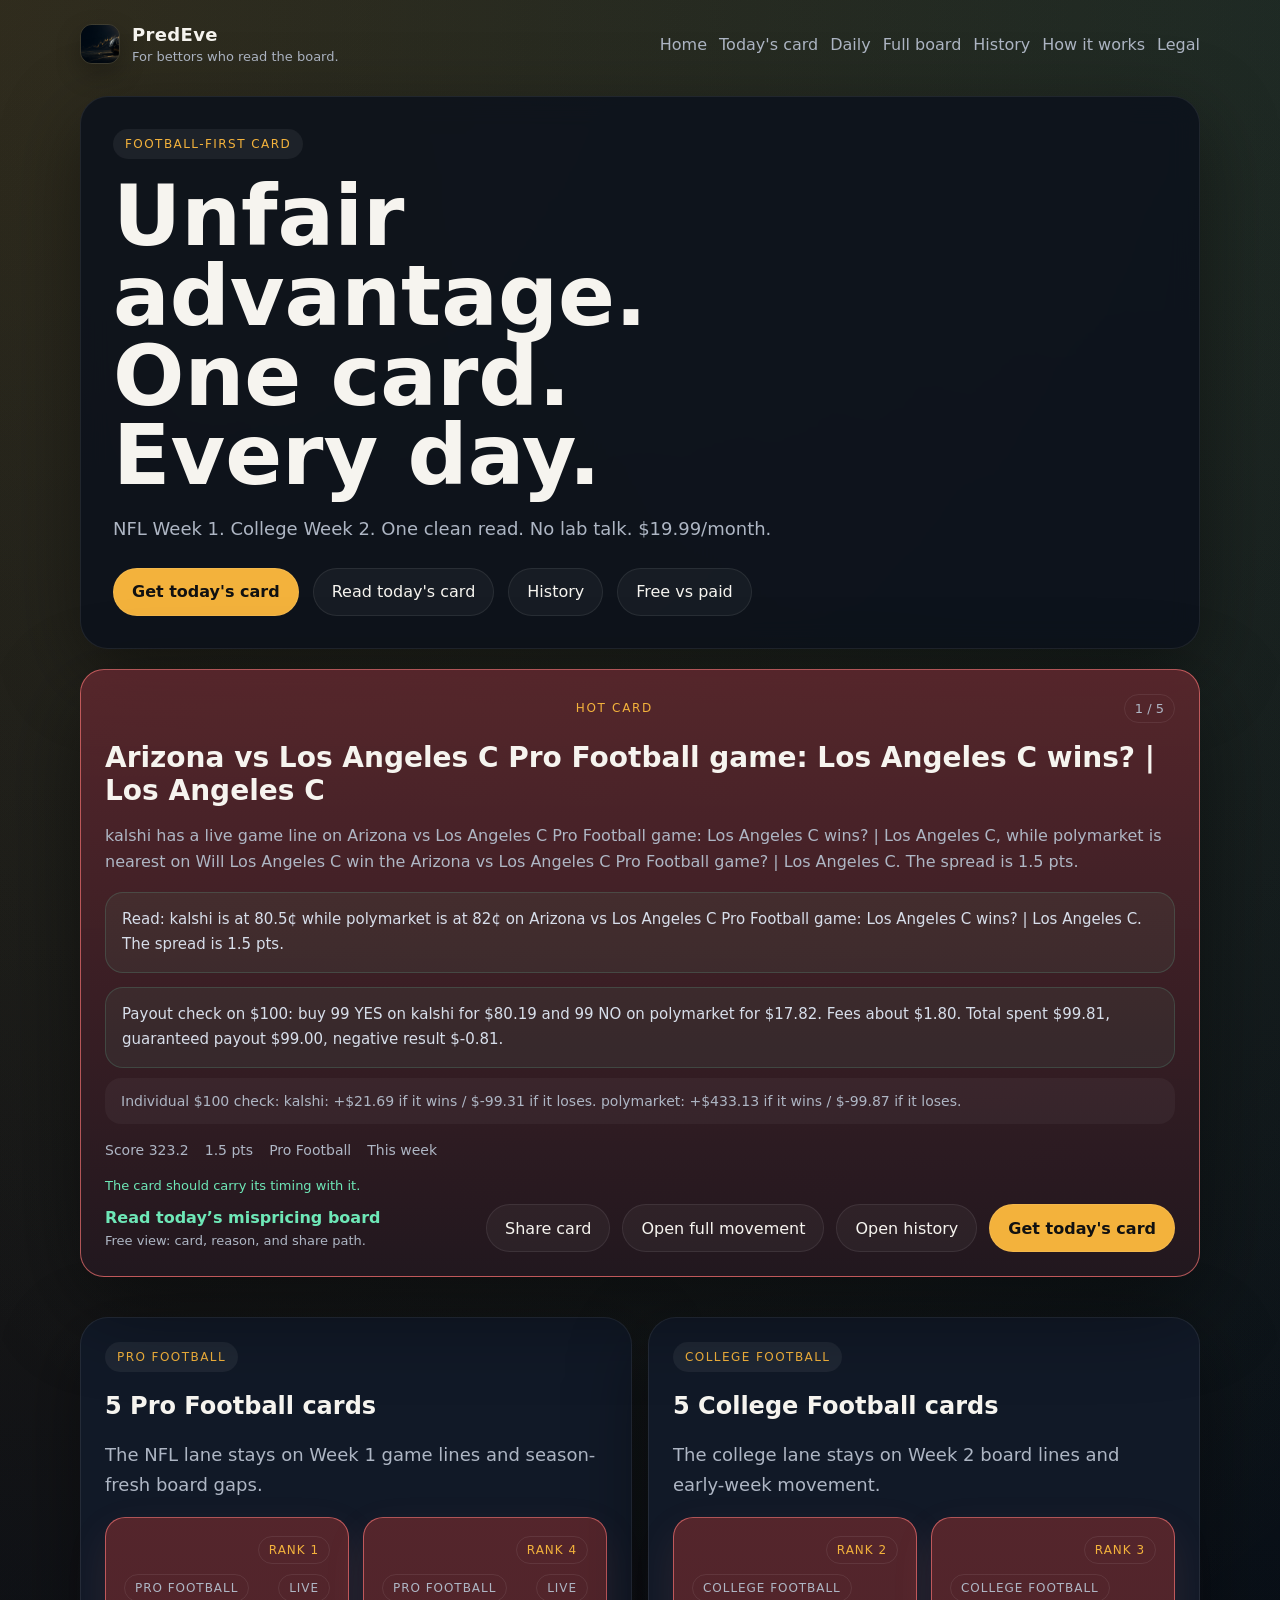
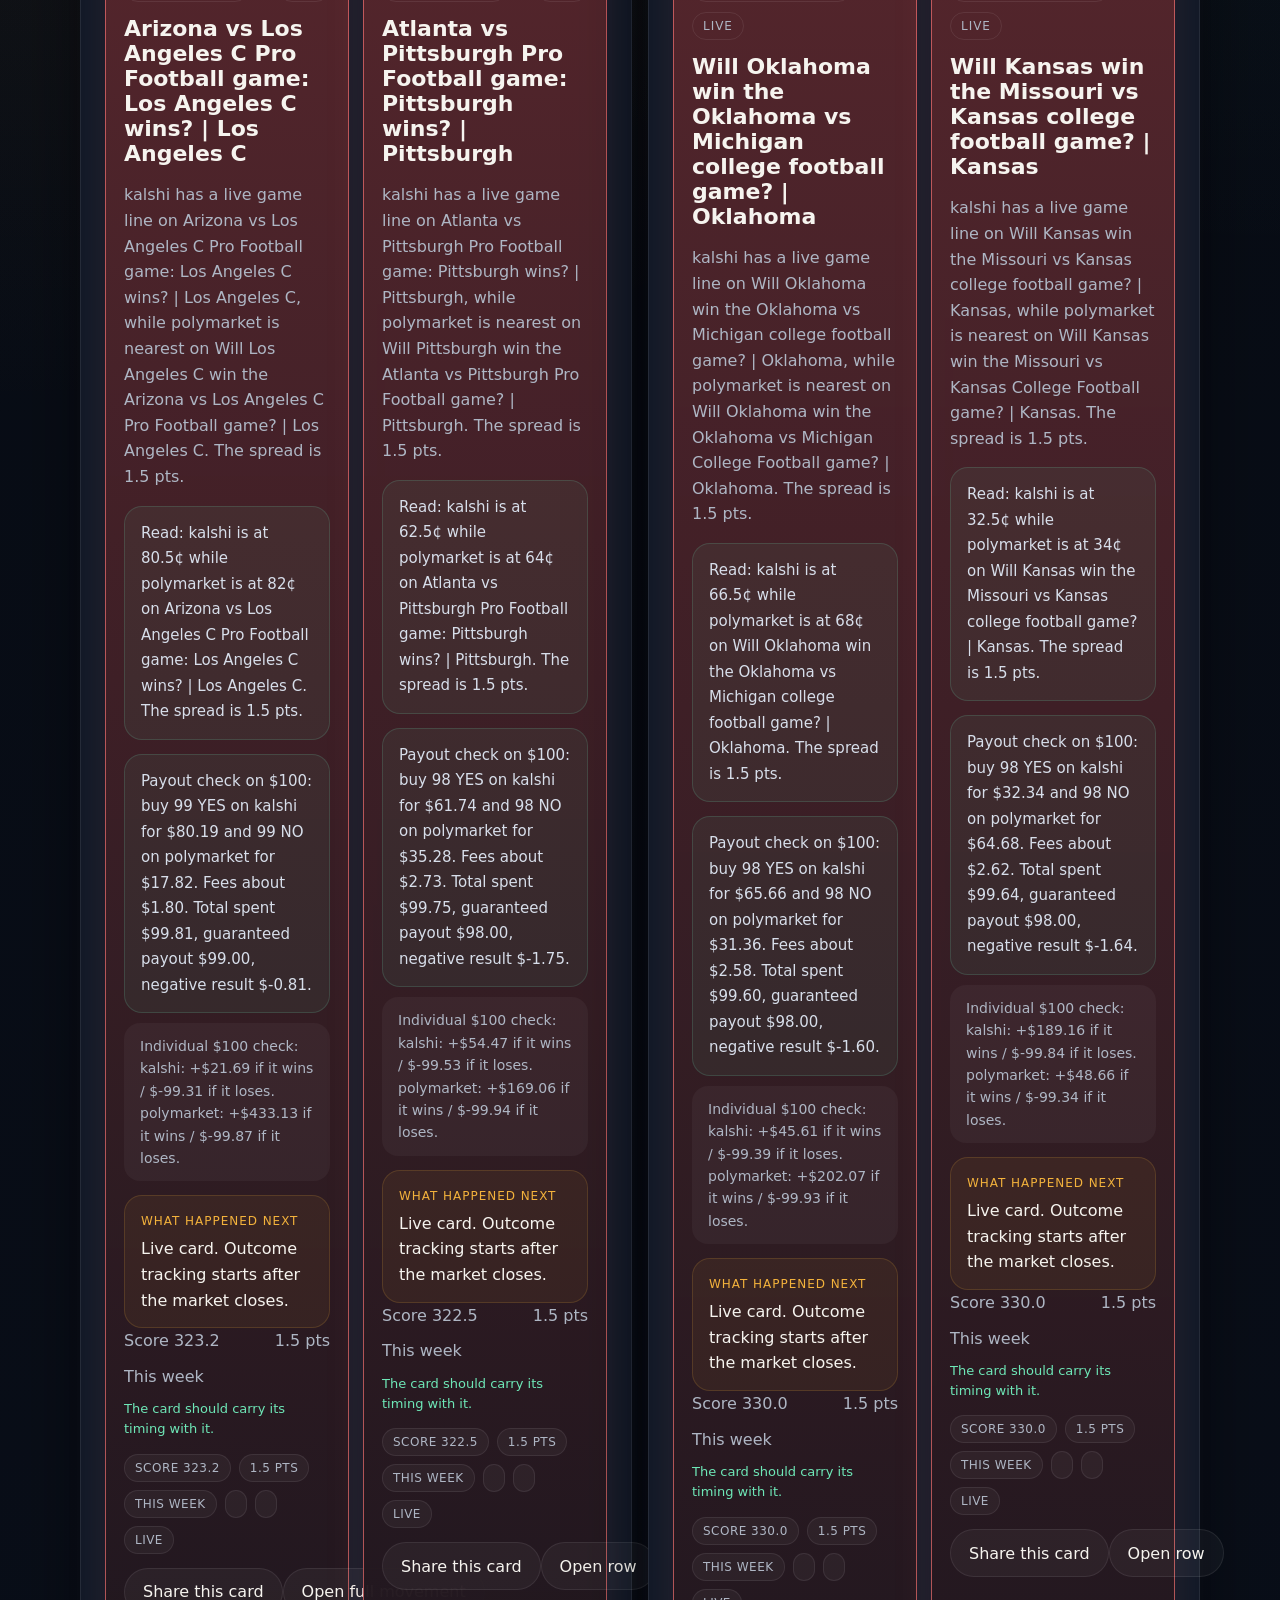
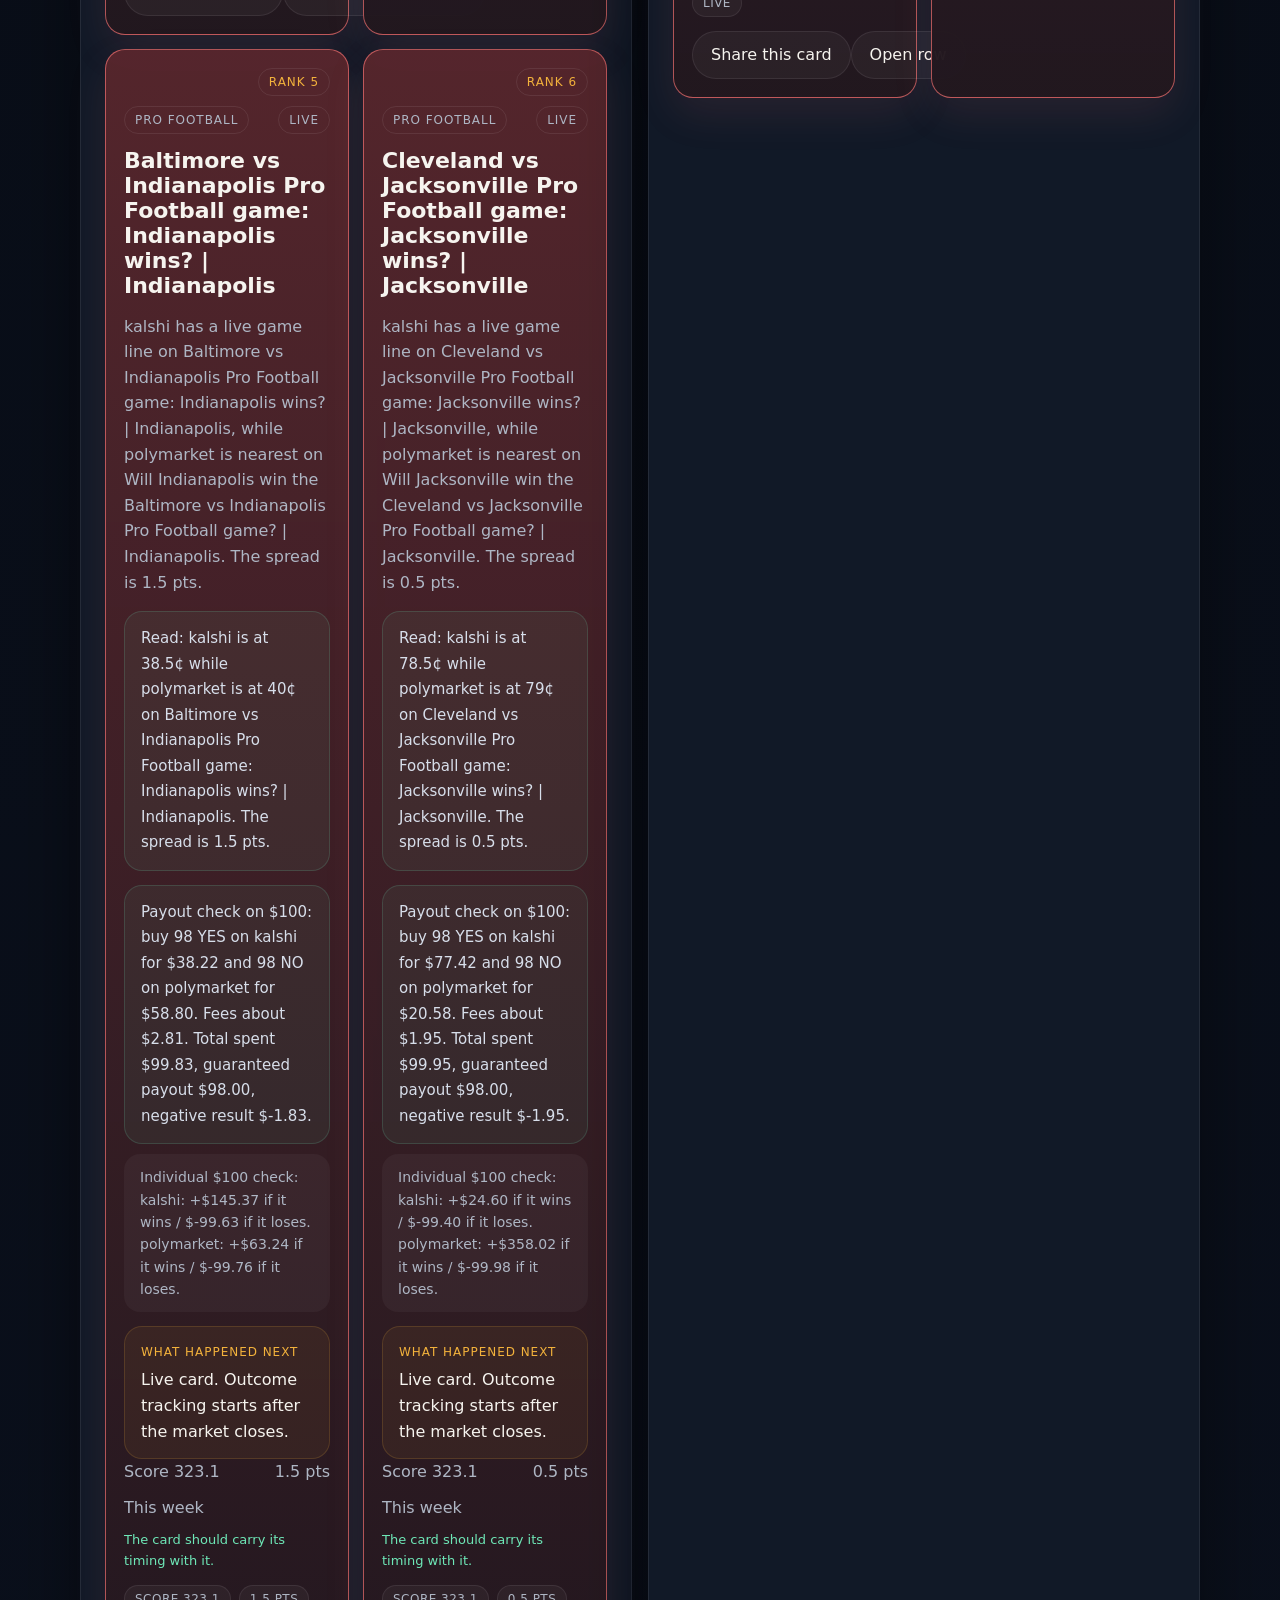
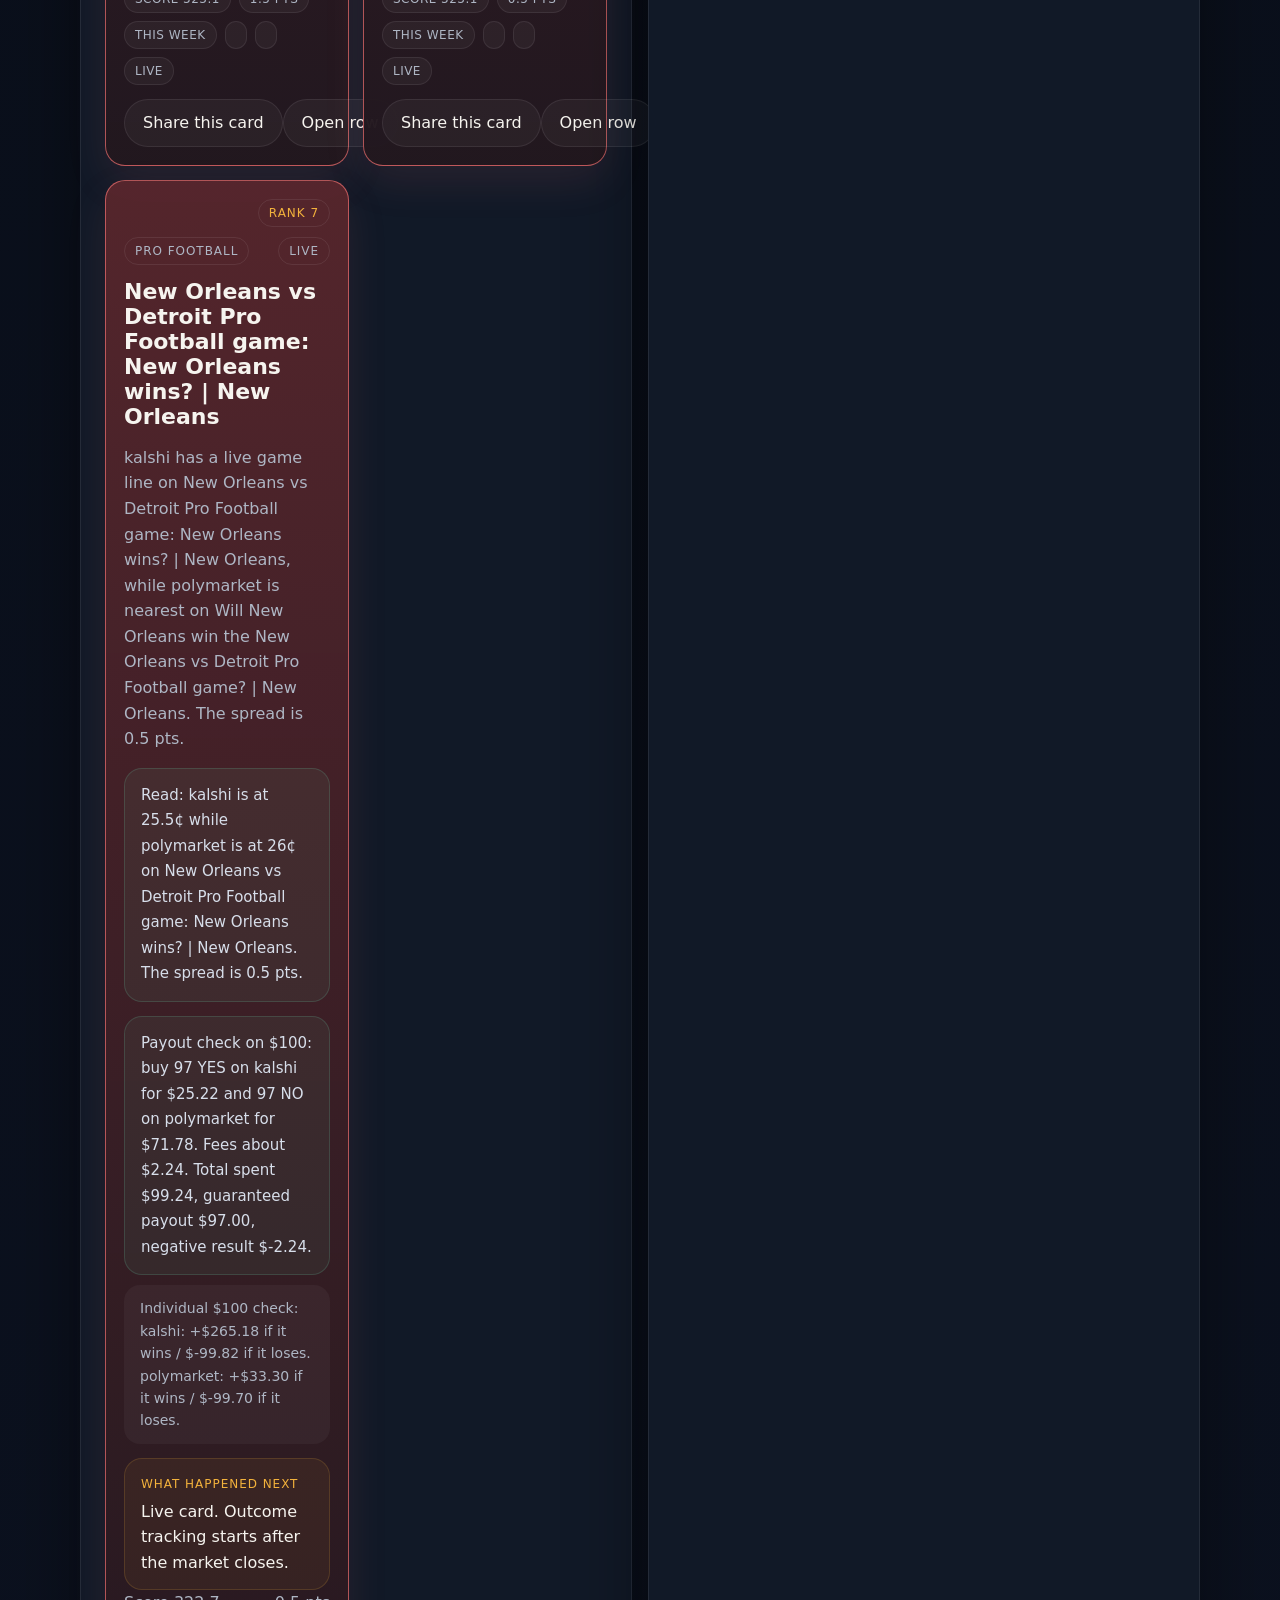
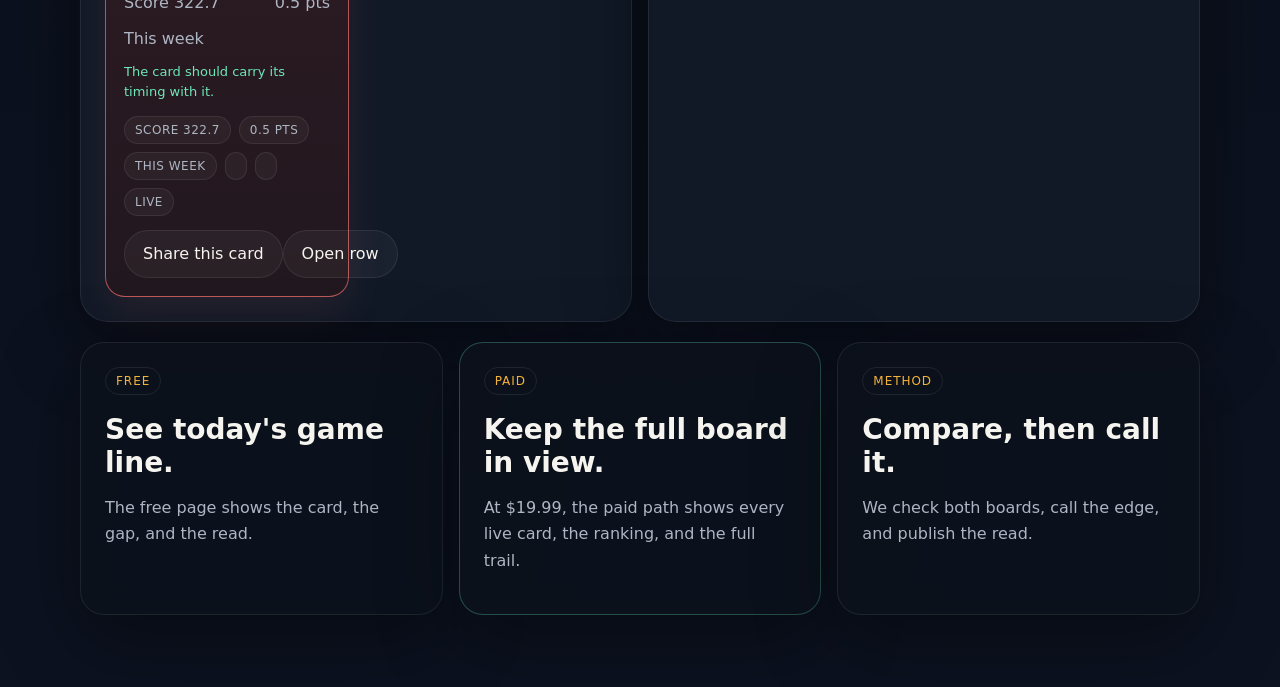
==== commit 0e7ff3b0: "Publish production site" ====
--- a/index.html
+++ b/index.html
@@ -4,8 +4,8 @@
     <meta charset="UTF-8" />
     <meta name="viewport" content="width=device-width, initial-scale=1.0" />
     <title>PredEve | Unfair Advantage</title>
-    <script type="module" crossorigin src="/assets/entry-B8moA6MM.js"></script>
-    <link rel="stylesheet" crossorigin href="/assets/entry-C08eCWdn.css">
+    <script type="module" crossorigin src="/assets/entry-DqD7j8Wp.js"></script>
+    <link rel="stylesheet" crossorigin href="/assets/entry-Dki-t40q.css">
   </head>
   <body data-page="home">
     <div id="root"></div>
--- a/assets/entry-Dki-t40q.css
+++ b/assets/entry-Dki-t40q.css
@@ -0,0 +1 @@
+:root{color-scheme:dark;--bg: #070b12;--bg-soft: #0c1220;--panel: rgba(12, 18, 28, .88);--panel-strong: rgba(18, 26, 40, .98);--text: #f6f4ef;--muted: #aeb6c4;--accent: #f3b23c;--accent-2: #6ee7b7;--line: rgba(255, 255, 255, .08);--shadow: 0 24px 80px rgba(0, 0, 0, .42);font-family:Inter,ui-sans-serif,system-ui,sans-serif}*{box-sizing:border-box}html,body,#root{min-height:100%}body{margin:0;color:var(--text);background:radial-gradient(circle at top left,rgba(243,178,60,.16),transparent 28%),radial-gradient(circle at top right,rgba(110,231,183,.1),transparent 26%),linear-gradient(180deg,var(--bg) 0%,var(--bg-soft) 100%)}a{color:inherit;text-decoration:none}.app-shell{min-height:100vh}.topbar{width:min(1120px,calc(100vw - 40px));margin:0 auto;padding:24px 0 8px;display:flex;align-items:center;justify-content:space-between;gap:16px}.brand-wrap{display:flex;align-items:center;gap:12px}.brand-mark{width:40px;height:40px;border-radius:12px;object-fit:cover;border:1px solid var(--line);box-shadow:0 10px 24px #00000040}.brand{font-size:18px;font-weight:700;letter-spacing:.02em}.brand-sub{font-size:13px;color:var(--muted);margin-top:4px}.nav{display:flex;flex-wrap:wrap;gap:12px;color:var(--muted)}.shell{width:min(1120px,calc(100vw - 40px));margin:0 auto;padding:24px 0 72px}.history-shell{display:flex;flex-direction:column;gap:20px}.hero-panel,.info-card,.detail-card,.pricing-card{background:var(--panel);border:1px solid var(--line);box-shadow:var(--shadow);-webkit-backdrop-filter:blur(14px);backdrop-filter:blur(14px)}.hero-panel{padding:32px;border-radius:28px}.hero-panel.narrow{max-width:760px}.history-stage{display:grid;grid-template-columns:minmax(0,1.3fr) minmax(320px,.7fr);gap:20px;align-items:stretch}.history-hero{max-width:none;padding:38px;min-height:100%}.history-hero h1{max-width:9ch}.history-rail{display:grid;gap:14px}.history-rail-card{position:relative;display:flex;flex-direction:column;gap:12px;padding:20px 22px;border-radius:24px;background:linear-gradient(180deg,#0c121cf5,#090d14f0);border:1px solid var(--line);box-shadow:var(--shadow)}.history-rail-card strong{font-size:24px;line-height:1.15}.history-rail-card p{margin:0;color:var(--muted);line-height:1.6}.history-rail-card-accent{border-color:#6ee7b747;background:radial-gradient(circle at top right,rgba(110,231,183,.14),transparent 30%),linear-gradient(180deg,#0c121cf5,#090d14f0)}.history-archive-grid{grid-template-columns:repeat(auto-fit,minmax(260px,1fr))}.history-archive-grid .tracker-card{min-height:100%}.history-note{max-width:760px}.eyebrow{display:inline-block;padding:8px 12px;border-radius:999px;background:#ffffff0f;color:var(--accent);font-size:12px;letter-spacing:.12em;text-transform:uppercase}h1{font-size:clamp(42px,7vw,84px);line-height:.95;margin:18px 0 14px;max-width:12ch}.lede{max-width:66ch;color:var(--muted);font-size:18px;line-height:1.65}.hero-actions{display:flex;gap:14px;flex-wrap:wrap;margin-top:24px}.season-banner{display:inline-flex;align-items:center;margin-top:6px;padding:8px 12px;border-radius:999px;border:1px solid rgba(110,231,183,.24);background:#6ee7b714;color:var(--accent-2);font-size:13px;line-height:1.4}.button{display:inline-flex;align-items:center;justify-content:center;min-height:48px;padding:0 18px;border-radius:999px;border:1px solid var(--line)}.button.primary{background:var(--accent);color:#111;font-weight:700}.button.ghost{background:#ffffff0a}.front-stage{margin-top:20px}.front-card,.detail-card,.pricing-card,.info-card{border-radius:24px;padding:24px}.front-card{background:linear-gradient(180deg,#172030fa,#0c121cfa);border:1px solid rgba(243,178,60,.24);box-shadow:0 28px 90px #00000073;cursor:pointer;position:relative;overflow:hidden}.front-card:has(.result-positive),.tracker-card:has(.result-positive){border-color:#6ee7b7b8;background:linear-gradient(180deg,#164a44eb,#0c2326fa)}.front-card:has(.result-negative),.tracker-card:has(.result-negative){border-color:#f47272ad;background:linear-gradient(180deg,#5c272de6,#22181ffa)}.front-card-top,.front-card-actions{display:flex;align-items:center;justify-content:space-between;gap:16px;flex-wrap:wrap}.front-card h2,.detail-card h2,.pricing-card h2,.info-card h3{margin:18px 0 12px;font-size:28px}.front-card p,.detail-card p,.pricing-card li,.info-card p,.tiny{color:var(--muted);line-height:1.65}.card-kicker{color:var(--accent);font-size:12px;letter-spacing:.14em;text-transform:uppercase}.card-index{color:var(--muted);font-size:13px;border:1px solid var(--line);padding:6px 10px;border-radius:999px}.card-meta{display:flex;flex-wrap:wrap;gap:10px 16px;color:var(--muted);font-size:14px;margin:18px 0}.card-why{color:#d7deea;line-height:1.7;font-size:15px;margin-top:14px;padding:14px 16px;border-radius:18px;border:1px solid rgba(110,231,183,.16);background:#6ee7b70f}.card-outcomes{margin-top:10px;padding:12px 16px;border-radius:16px;color:var(--muted);background:#ffffff0a;font-size:14px;line-height:1.6}.card-timing{margin-top:10px;color:var(--accent-2);font-size:13px;line-height:1.55}.card-close{margin-top:8px;color:#f8d58a;font-size:13px;font-weight:700}.movement-panel{margin-top:20px;background:var(--panel-strong);border:1px solid var(--line);border-radius:28px;padding:24px;box-shadow:var(--shadow)}.movement-panel h3{margin:8px 0 10px;font-size:24px}.movement-grid{display:grid;grid-template-columns:repeat(auto-fit,minmax(220px,1fr));gap:12px;margin-top:16px}.movement-row{border-radius:20px;border:1px solid var(--line);background:#ffffff08;padding:16px 18px}.movement-row-top,.movement-values{display:flex;gap:10px 14px;justify-content:space-between;align-items:center;flex-wrap:wrap}.movement-note{color:var(--muted);font-size:13px;line-height:1.5}.movement-values{margin-top:14px;color:var(--muted)}.movement-values strong{color:var(--text)}.card-cta{color:var(--accent-2);font-weight:700}.card-note{color:var(--muted);font-size:13px}.panel-grid{display:grid;grid-template-columns:repeat(auto-fit,minmax(220px,1fr));gap:16px;margin-top:20px}.pricing-card{max-width:540px}.front-card-buttons{display:flex;gap:12px;flex-wrap:wrap;align-items:center}.share-button{white-space:nowrap}.front-card-cta{display:flex;flex-direction:column;gap:6px}.offer-card{position:relative;overflow:hidden}.offer-card-accent{border:1px solid rgba(110,231,183,.28)}.offer-label{display:inline-flex;align-items:center;padding:6px 10px;border-radius:999px;border:1px solid var(--line);color:var(--accent);font-size:12px;letter-spacing:.08em;text-transform:uppercase}.checkout-hero{display:block;width:100%;max-width:760px;margin:20px 0;border-radius:24px;border:1px solid var(--line);box-shadow:var(--shadow)}.tracker-panel{margin-top:20px;background:var(--panel-strong);border:1px solid var(--line);border-radius:28px;padding:24px;box-shadow:var(--shadow)}.scoreboard-panel{margin-top:20px;background:#121a28eb;border:1px solid var(--line);border-radius:28px;padding:24px;box-shadow:var(--shadow)}.scoreboard-grid{display:grid;grid-template-columns:repeat(auto-fit,minmax(190px,1fr));gap:12px;margin-top:16px}.scoreboard-card{display:flex;flex-direction:column;gap:10px;padding:16px 18px;border-radius:18px;border:1px solid var(--line);background:#ffffff08}.scoreboard-label{color:var(--muted);font-size:12px;letter-spacing:.12em;text-transform:uppercase}.scoreboard-card strong{font-size:20px;line-height:1.2}.tracker-grid{display:grid;grid-template-columns:repeat(auto-fit,minmax(220px,1fr));gap:14px;margin-top:16px}.tracker-card{background:#ffffff08;border:1px solid var(--line);border-radius:20px;padding:18px}.tracker-card:has(.result-positive){box-shadow:0 16px 42px #23c5971f}.tracker-card:has(.result-negative){box-shadow:0 16px 42px #f472721a}.tracker-card h3{margin:14px 0 10px;font-size:22px}.tracker-card p,.tracker-meta{color:var(--muted);line-height:1.6}.history-next{margin-top:14px;padding:14px 16px;border-radius:18px;border:1px solid rgba(243,178,60,.16);background:#f3b23c0f}.history-next-label{display:inline-flex;margin-bottom:8px;color:var(--accent);font-size:12px;letter-spacing:.08em;text-transform:uppercase}.history-next p{margin:0;color:var(--text)}.performance-strip{display:flex;flex-wrap:wrap;gap:8px;margin-top:14px}.performance-strip span{display:inline-flex;align-items:center;padding:6px 10px;border-radius:999px;border:1px solid var(--line);background:#ffffff0a;color:var(--muted);font-size:12px;letter-spacing:.04em;text-transform:uppercase}.tracker-card-top,.tracker-meta{display:flex;gap:10px 14px;flex-wrap:wrap;justify-content:space-between;align-items:center}.tracker-pill{display:inline-flex;align-items:center;padding:6px 10px;border-radius:999px;border:1px solid var(--line);font-size:12px;letter-spacing:.08em;text-transform:uppercase;color:var(--accent)}.tracker-pill.muted{color:var(--muted)}.tracker-actions{margin-top:14px;display:flex;justify-content:flex-start}.methodology-card{max-width:760px;margin-top:20px}.methodology-card h3{margin-top:0}.methodology-card p{color:var(--muted);line-height:1.65}.price{font-size:52px;font-weight:800;color:var(--accent)}.pricing-card ul{padding-left:20px}.legal-card{max-width:760px}@media (max-width: 980px){.history-stage{grid-template-columns:1fr}.history-hero h1{max-width:none}}@media (max-width: 720px){.topbar,.shell{width:min(100vw - 24px,1120px)}.hero-panel{padding:22px;border-radius:20px}.front-card,.detail-card,.pricing-card,.info-card{padding:18px;border-radius:20px}h1{max-width:none}.topbar{flex-direction:column;align-items:flex-start}.history-hero{padding:22px}.history-rail-card{padding:18px;border-radius:20px}}
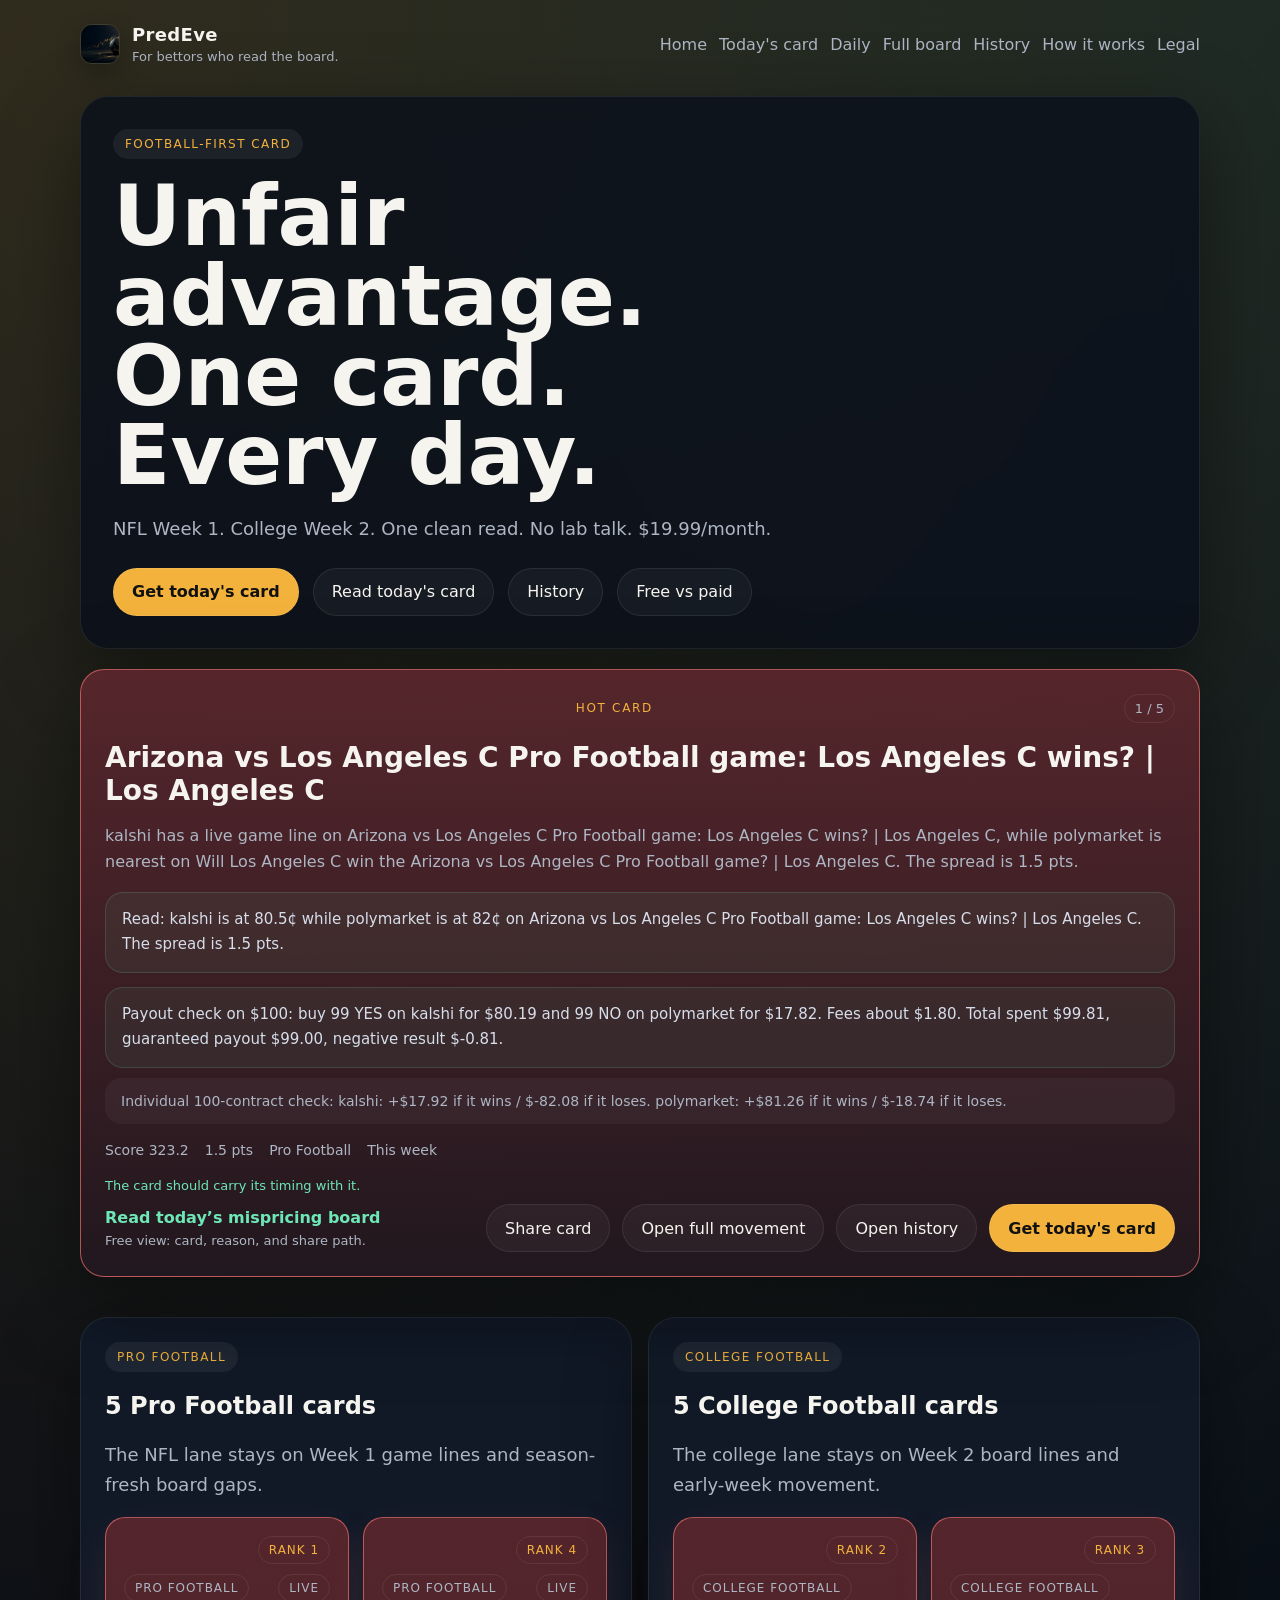
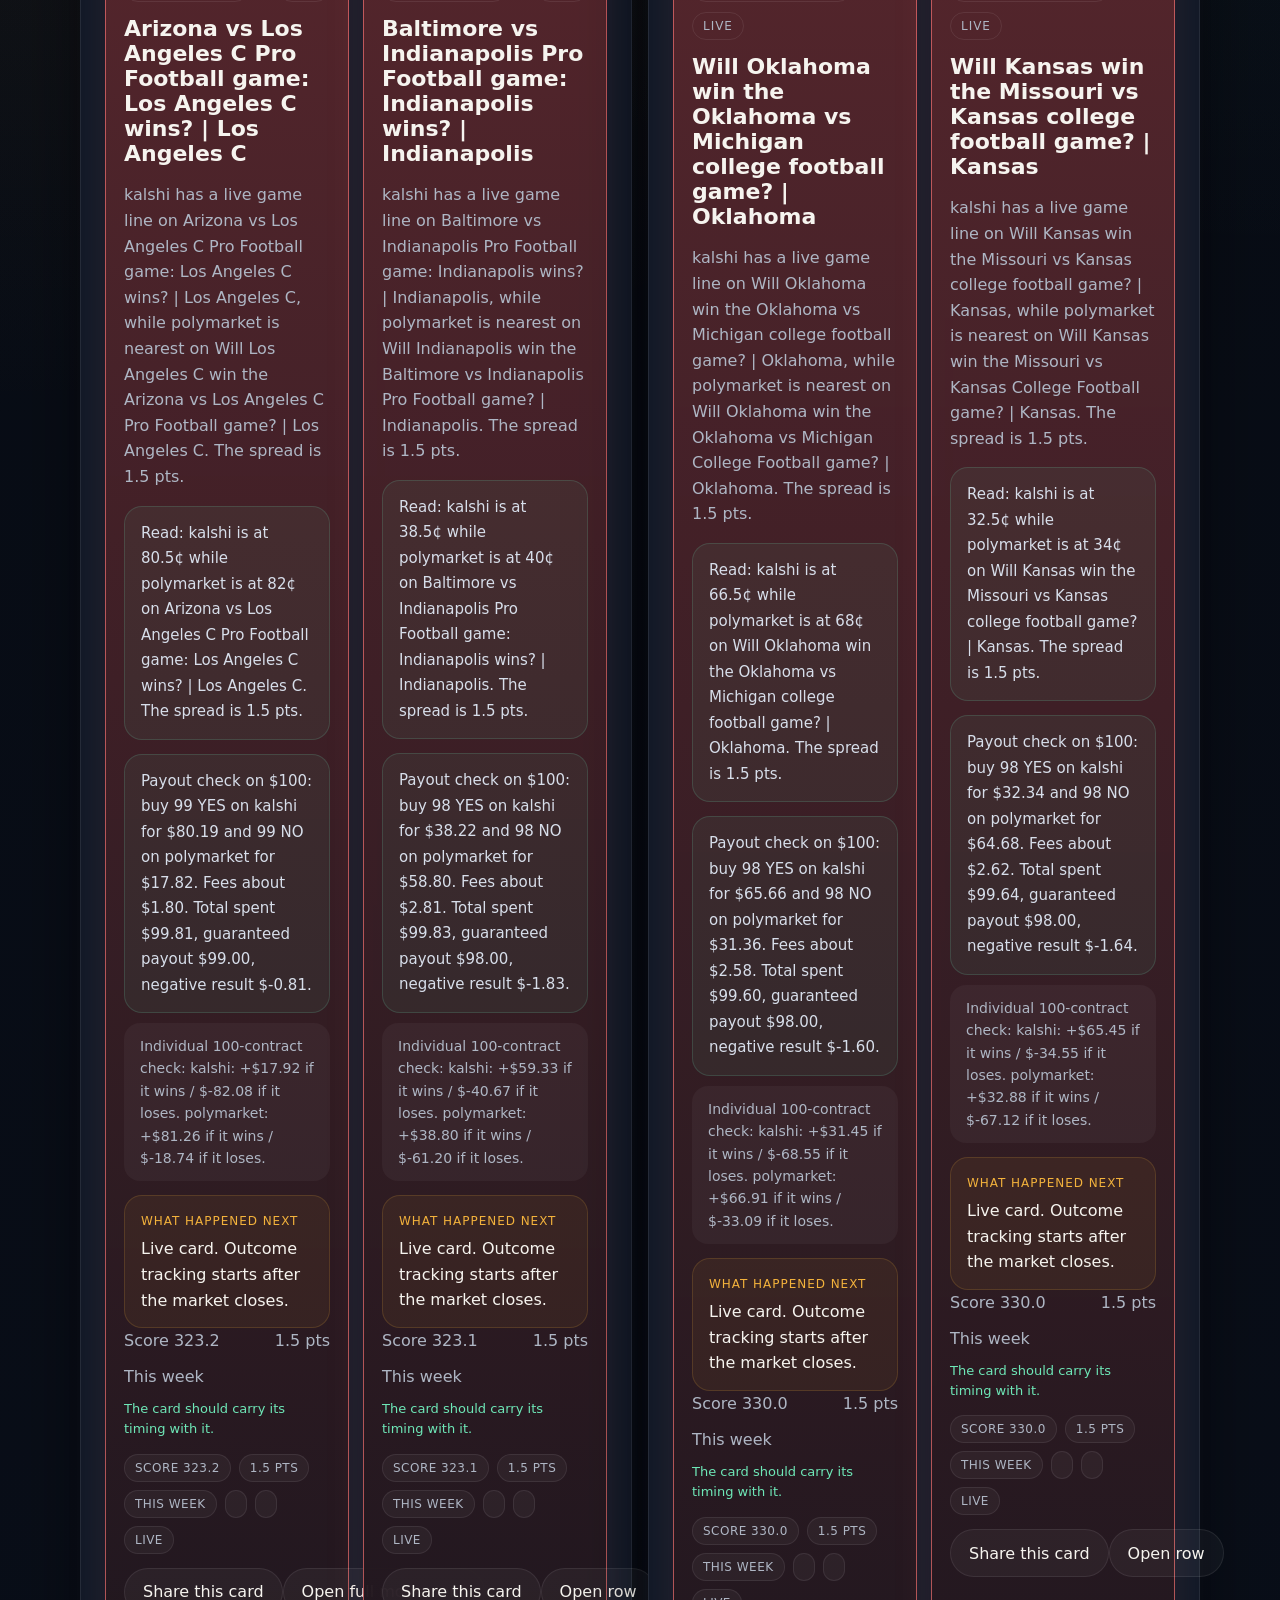
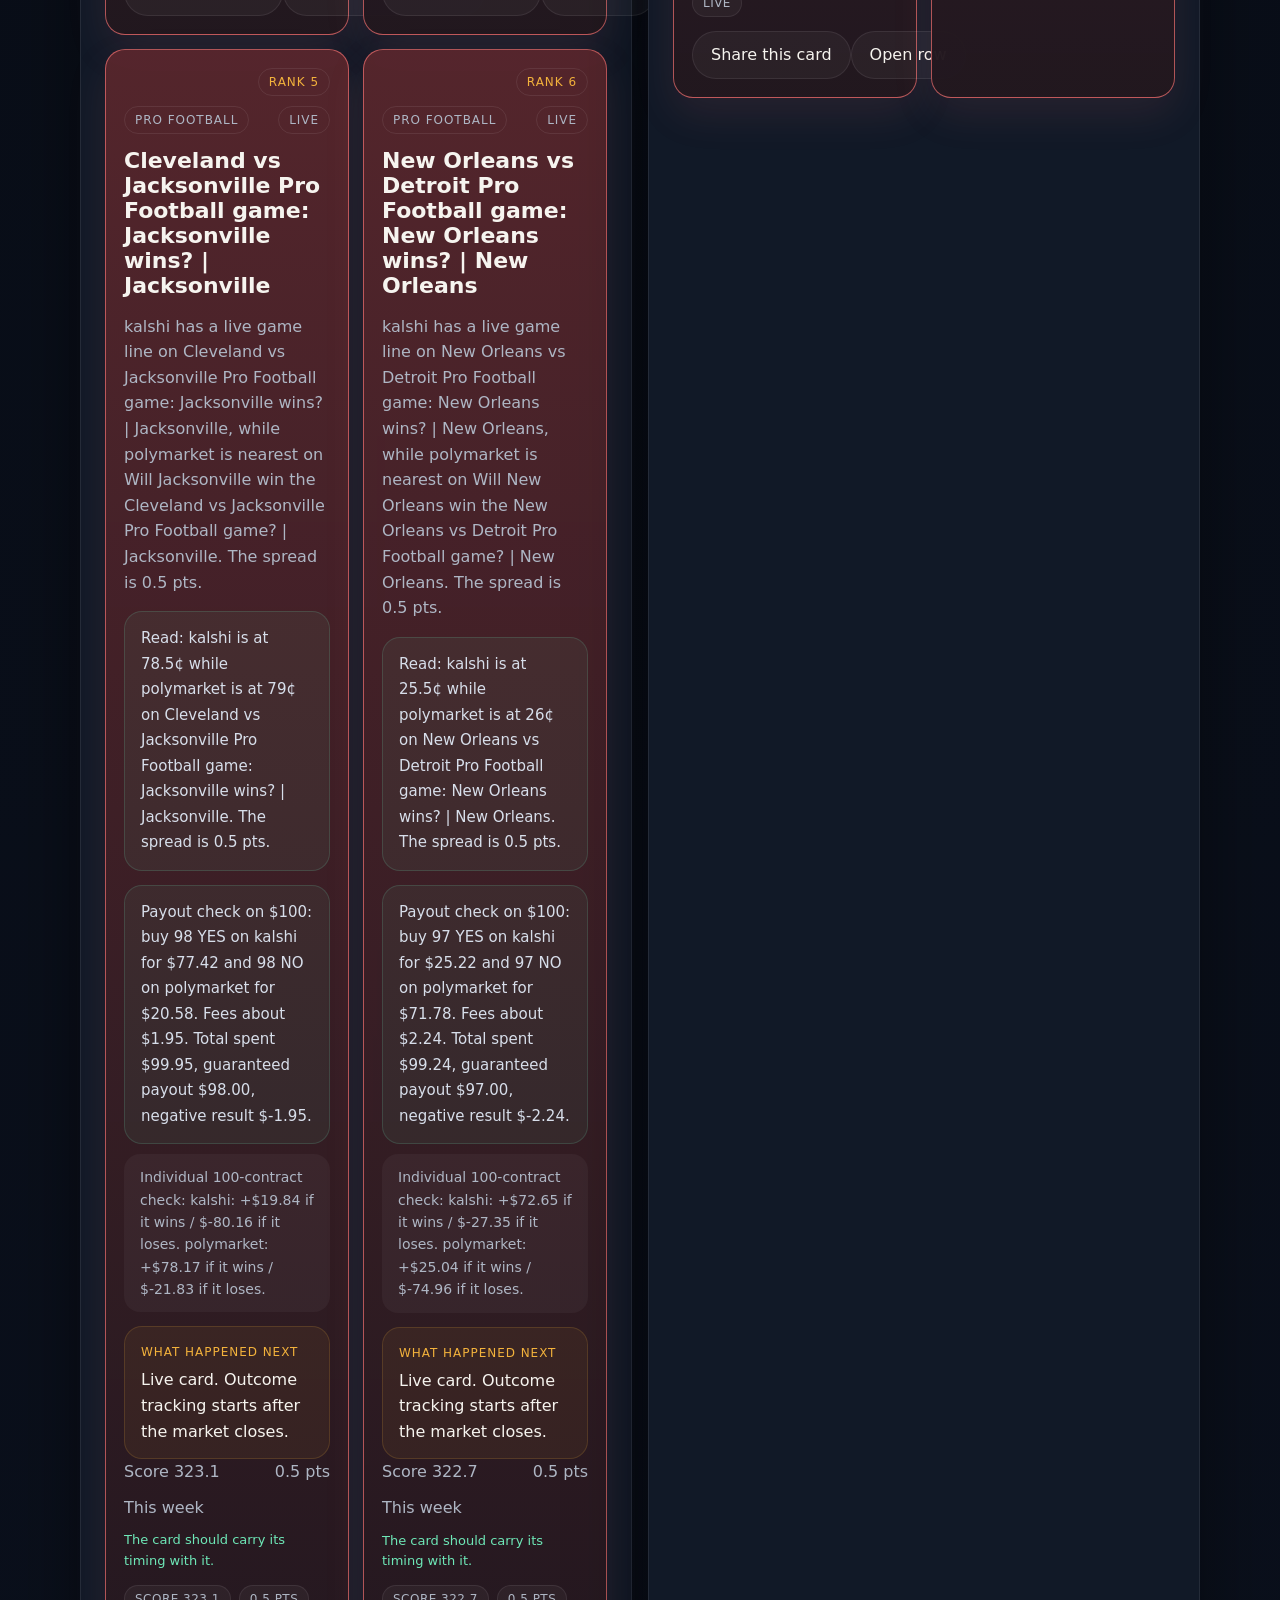
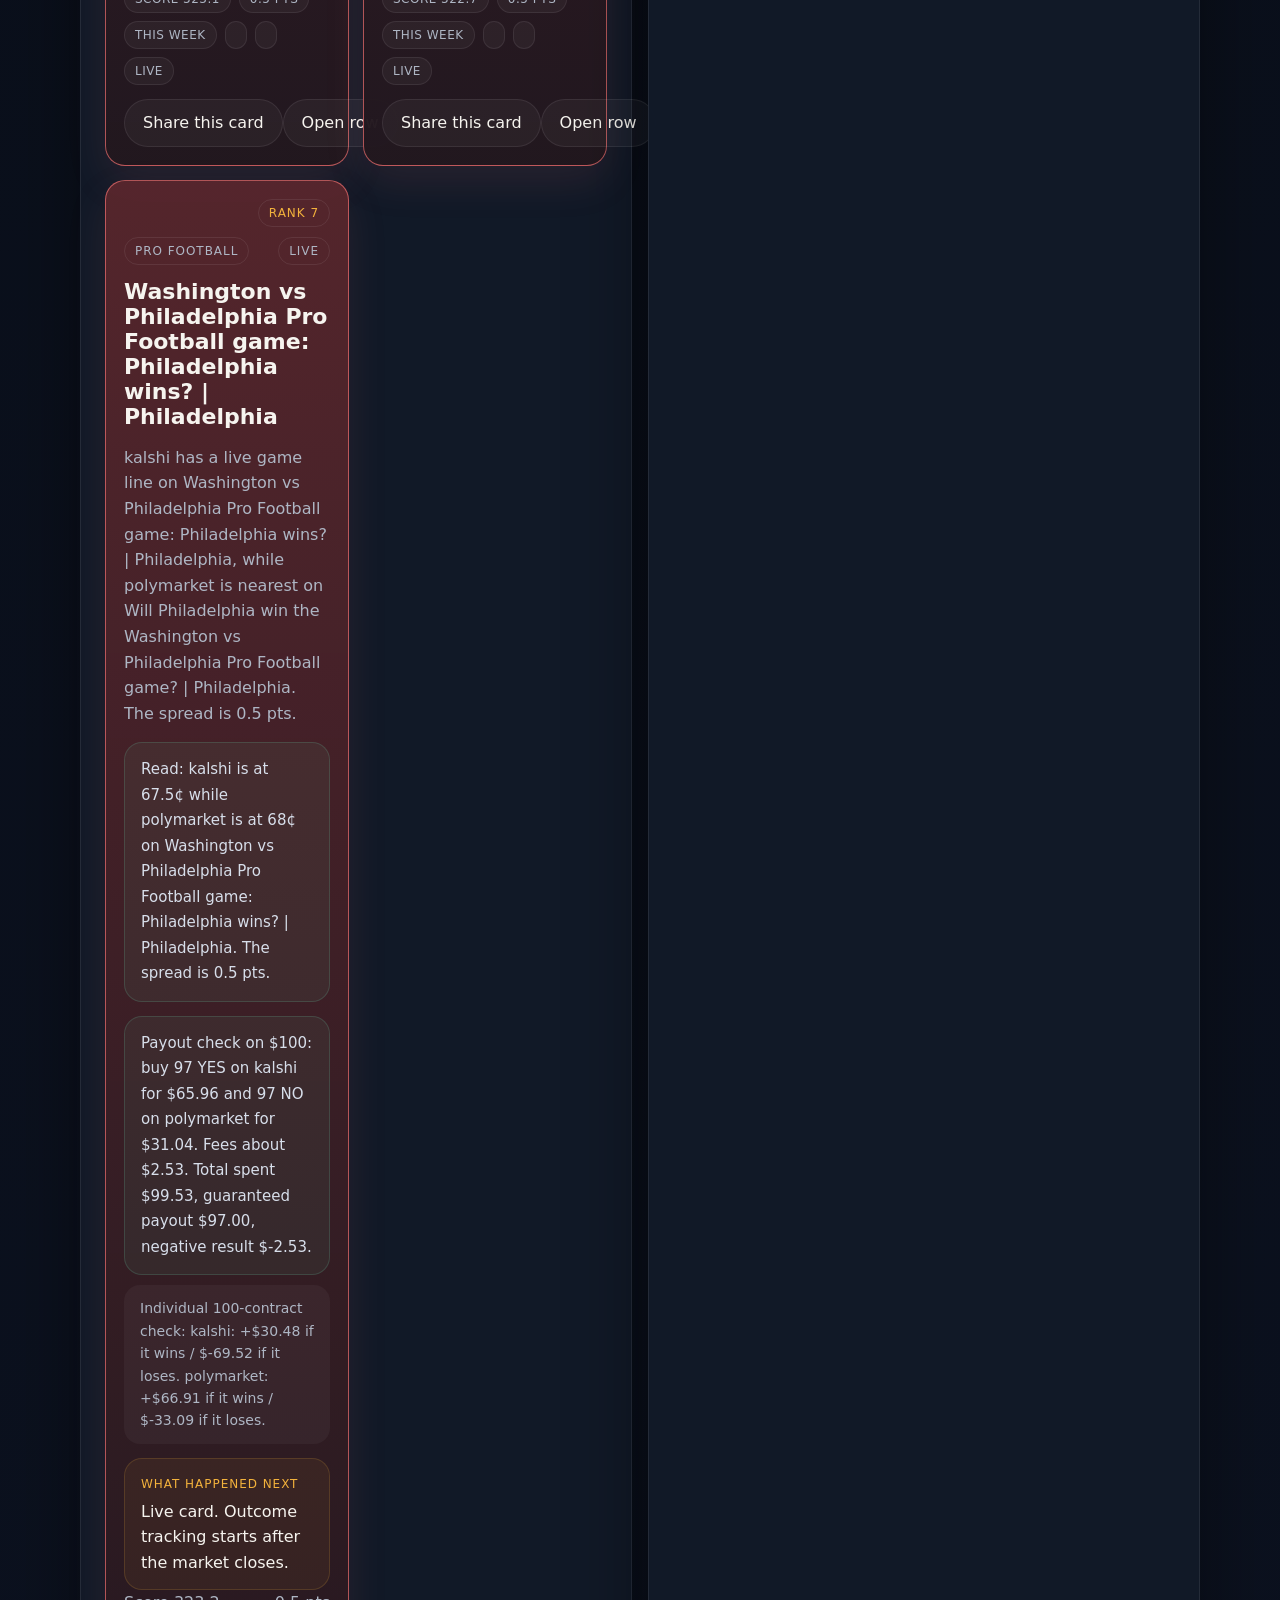
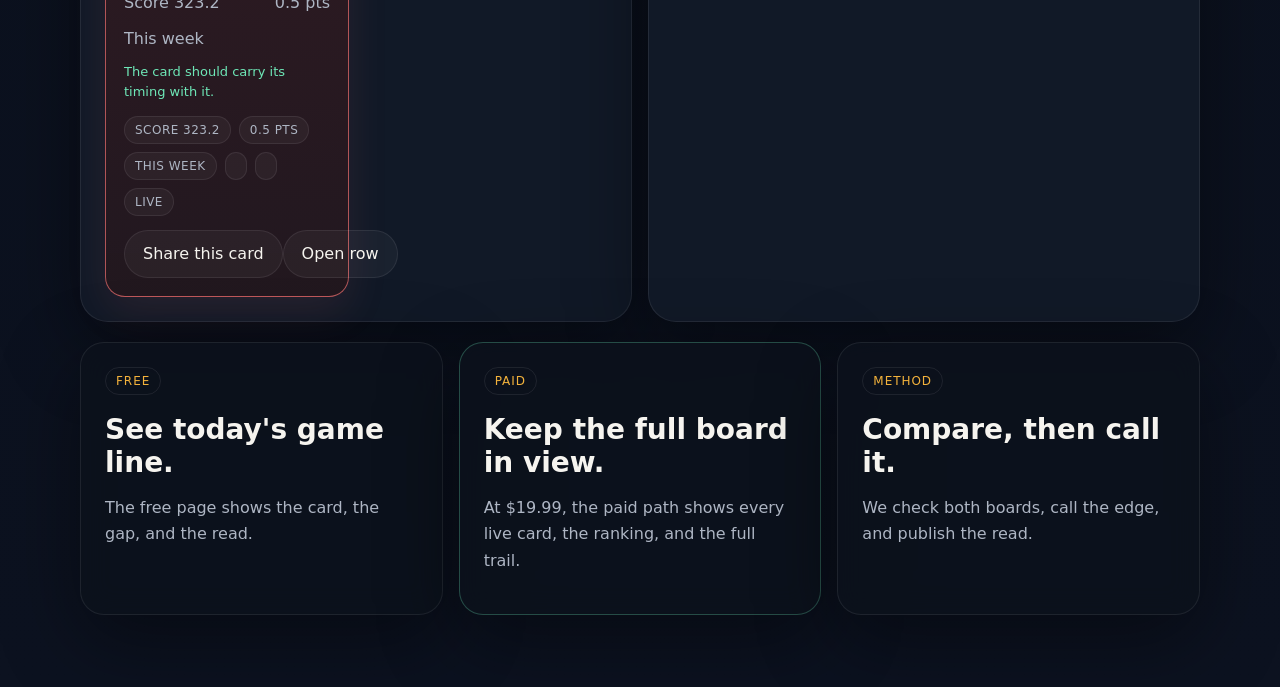
==== commit d3e7e275: "Publish production site" ====
--- a/index.html
+++ b/index.html
@@ -4,7 +4,7 @@
     <meta charset="UTF-8" />
     <meta name="viewport" content="width=device-width, initial-scale=1.0" />
     <title>PredEve | Unfair Advantage</title>
-    <script type="module" crossorigin src="/assets/entry-DqD7j8Wp.js"></script>
+    <script type="module" crossorigin src="/assets/entry-0etSOFo0.js"></script>
     <link rel="stylesheet" crossorigin href="/assets/entry-Dki-t40q.css">
   </head>
   <body data-page="home">
